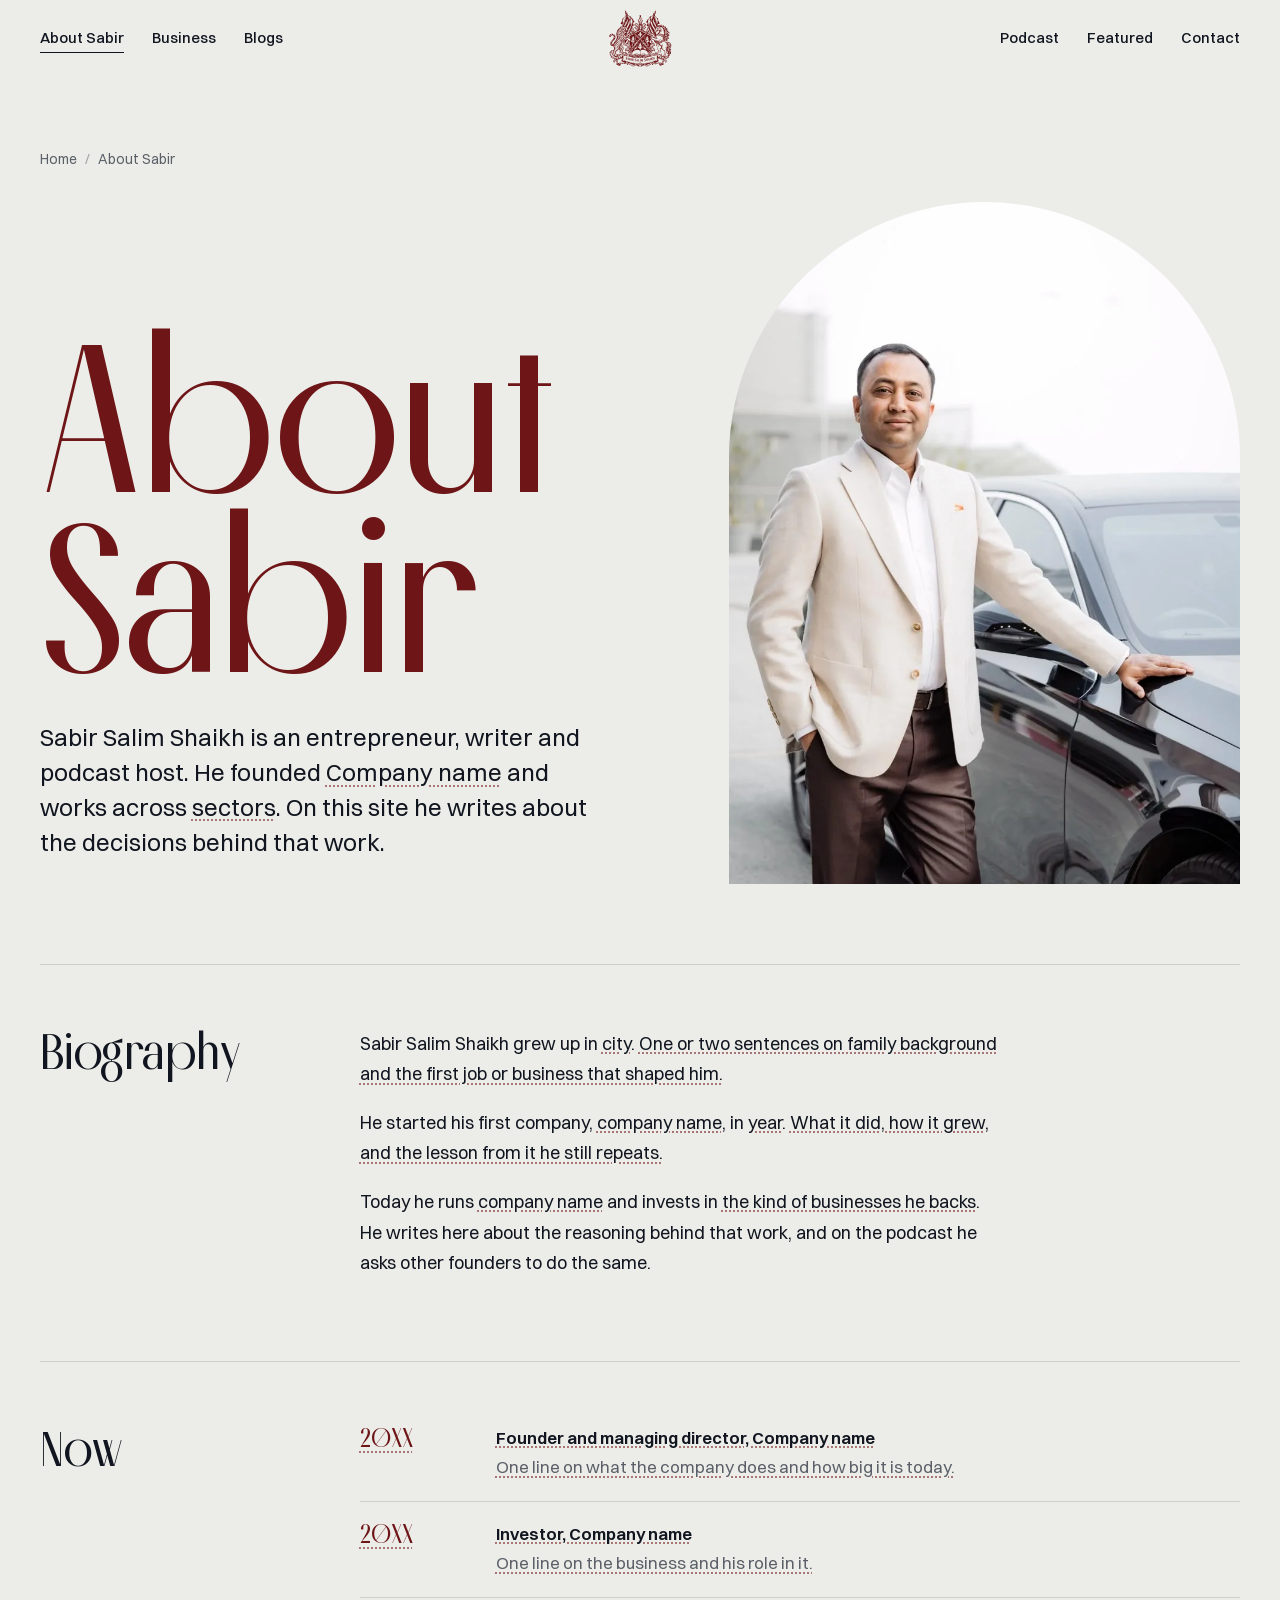
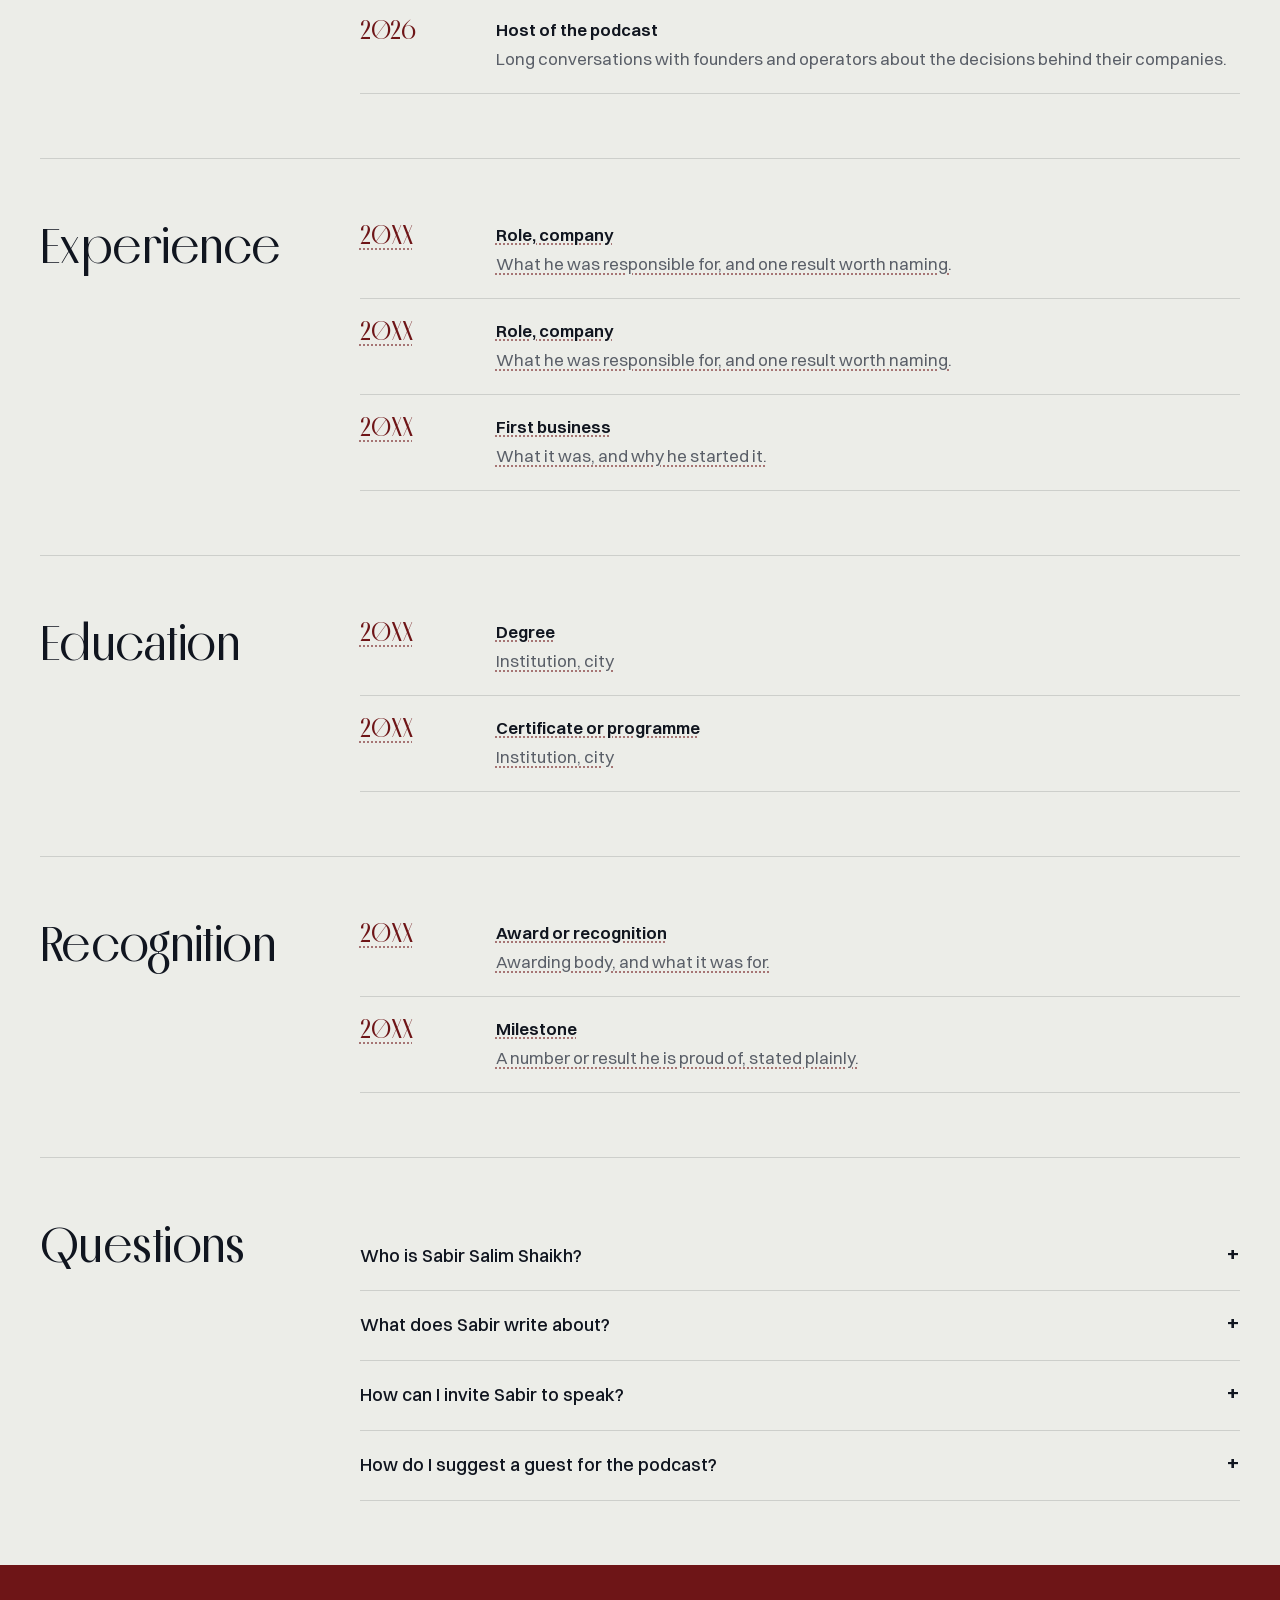
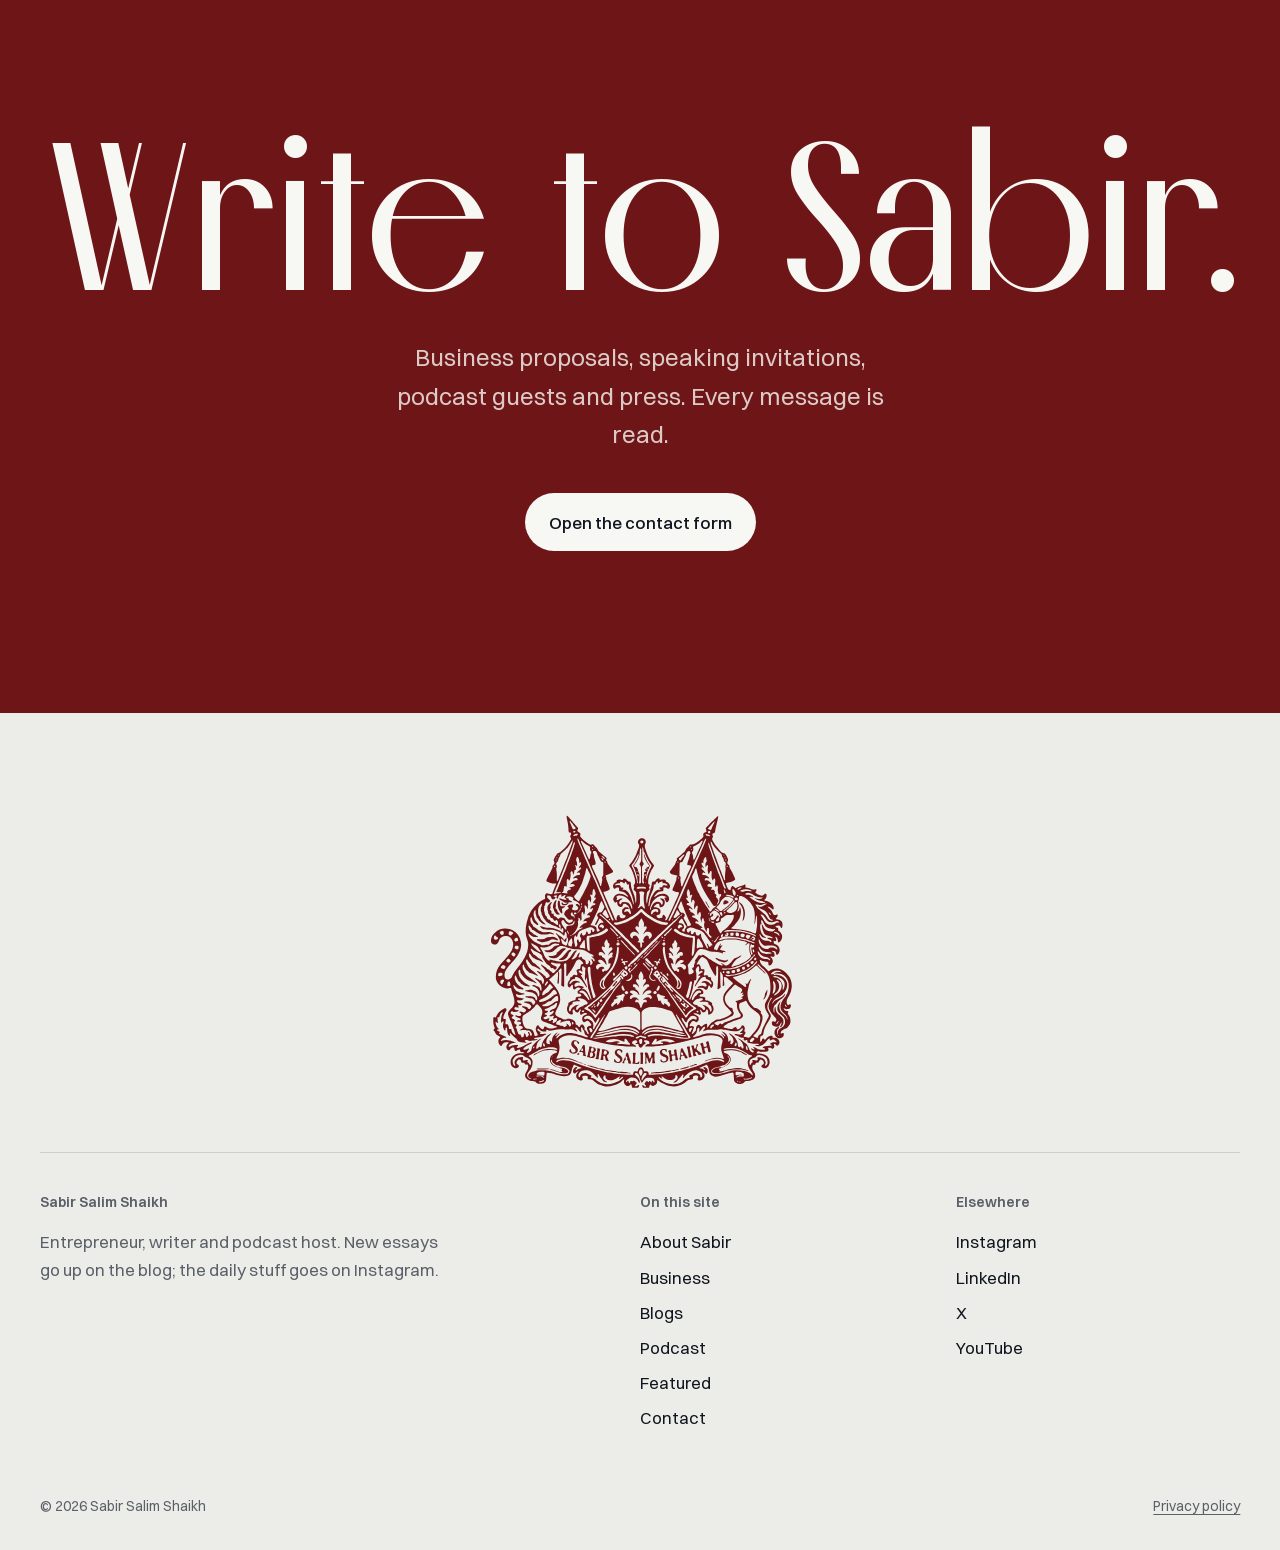
==== about/index.html @ c7286bb6 "Build Sabir Salim Shaikh personal website Static site covering every page in the requirements brief:" ====
<!doctype html>
<html lang="en">
<head>
<!-- @head -->
<meta charset="utf-8">
<meta name="viewport" content="width=device-width, initial-scale=1, viewport-fit=cover">
<meta name="theme-color" content="#ecede8">
<link rel="icon" type="image/png" href="../assets/img/favicon.png">
<link rel="apple-touch-icon" href="../assets/img/favicon.png">
<link rel="preload" href="../assets/fonts/melodrama-500.woff2" as="font" type="font/woff2" crossorigin>
<link rel="preload" href="../assets/fonts/switzer-400.woff2" as="font" type="font/woff2" crossorigin>
<link rel="stylesheet" href="../assets/css/site.css">
<script>document.documentElement.classList.toggle("rm", matchMedia("(prefers-reduced-motion: reduce)").matches);</script>
<!-- Google Analytics 4: replace G-XXXXXXXXXX with the real measurement ID, then uncomment.
<script async src="https://www.googletagmanager.com/gtag/js?id=G-XXXXXXXXXX"></script>
<script>window.dataLayer=window.dataLayer||[];function gtag(){dataLayer.push(arguments);}gtag("js",new Date());gtag("config","G-XXXXXXXXXX");</script>
-->
<!-- Google Search Console: paste the verification meta tag here. -->
<!-- /head -->
<title>About Sabir Salim Shaikh</title>
<meta name="description" content="Biography of Sabir Salim Shaikh: entrepreneur, writer and podcast host. His companies, experience, education and the work he is known for.">
<link rel="canonical" href="https://sabirshaikh.in/about/">
<meta property="og:type" content="profile">
<meta property="og:site_name" content="Sabir Salim Shaikh">
<meta property="og:title" content="About Sabir Salim Shaikh">
<meta property="og:description" content="Entrepreneur, writer and podcast host. The full story.">
<meta property="og:url" content="https://sabirshaikh.in/about/">
<meta property="og:image" content="https://sabirshaikh.in/assets/img/og-default.jpg">
<meta name="twitter:card" content="summary_large_image">
<meta name="twitter:title" content="About Sabir Salim Shaikh">
<meta name="twitter:description" content="Entrepreneur, writer and podcast host. The full story.">
<meta name="twitter:image" content="https://sabirshaikh.in/assets/img/og-default.jpg">
<script type="application/ld+json">
{
  "@context": "https://schema.org",
  "@graph": [
    {
      "@type": "ProfilePage",
      "@id": "https://sabirshaikh.in/about/#page",
      "url": "https://sabirshaikh.in/about/",
      "name": "About Sabir Salim Shaikh",
      "dateModified": "2026-10-30",
      "mainEntity": { "@id": "https://sabirshaikh.in/#person" },
      "breadcrumb": { "@id": "https://sabirshaikh.in/about/#crumbs" }
    },
    {
      "@type": "Person",
      "@id": "https://sabirshaikh.in/#person",
      "name": "Sabir Salim Shaikh",
      "alternateName": "Sabir Shaikh",
      "url": "https://sabirshaikh.in/",
      "image": "https://sabirshaikh.in/assets/img/sabir-portrait.webp",
      "jobTitle": "Entrepreneur",
      "description": "Sabir Salim Shaikh is an entrepreneur, writer and podcast host who writes about building businesses.",
      "sameAs": ["https://www.instagram.com/", "https://www.linkedin.com/", "https://x.com/", "https://www.youtube.com/"]
    },
    {
      "@type": "BreadcrumbList",
      "@id": "https://sabirshaikh.in/about/#crumbs",
      "itemListElement": [
        { "@type": "ListItem", "position": 1, "name": "Home", "item": "https://sabirshaikh.in/" },
        { "@type": "ListItem", "position": 2, "name": "About Sabir", "item": "https://sabirshaikh.in/about/" }
      ]
    },
    {
      "@type": "FAQPage",
      "mainEntity": [
        { "@type": "Question", "name": "Who is Sabir Salim Shaikh?", "acceptedAnswer": { "@type": "Answer", "text": "Sabir Salim Shaikh is an entrepreneur, writer and podcast host. He writes about building and running businesses at sabirshaikh.in." } },
        { "@type": "Question", "name": "What does Sabir Shaikh write about?", "acceptedAnswer": { "@type": "Answer", "text": "Building companies, deals and negotiation, leading people, money, and the long game of running a business." } },
        { "@type": "Question", "name": "How can I invite Sabir Shaikh to speak?", "acceptedAnswer": { "@type": "Answer", "text": "Use the contact form at sabirshaikh.in/contact and choose Speaking invitation. Include the date, the audience and the format." } },
        { "@type": "Question", "name": "How do I suggest a guest for the podcast?", "acceptedAnswer": { "@type": "Answer", "text": "Use the contact form and choose Podcast guest. A short note on who the guest is and one story they could tell is enough." } }
      ]
    }
  ]
}
</script>
</head>
<body>
<!-- @header key=about -->
<a class="skip" href="#main">Skip to content</a>
<header class="nav" data-nav>
  <nav class="nav__inner wrap" aria-label="Main">
    <ul class="nav__list">
      <li><a href="../about/" data-key="about" aria-current="page">About Sabir</a></li>
      <li><a href="../#business" data-key="business">Business</a></li>
      <li><a href="../blogs/" data-key="blogs">Blogs</a></li>
    </ul>
    <a class="nav__crest" href="../" aria-label="Sabir Salim Shaikh, home">
      <svg viewBox="0 0 1825 1590" aria-hidden="true"><use href="../assets/img/crest.svg#c"/></svg>
    </a>
    <ul class="nav__list nav__list--right">
      <li><a href="../#podcast" data-key="podcast">Podcast</a></li>
      <li><a href="../#featured" data-key="featured">Featured</a></li>
      <li><a href="../contact/" data-key="contact">Contact</a></li>
    </ul>
    <button class="nav__toggle" type="button" aria-expanded="false" aria-controls="menu">Menu <span class="nav__toggle-bars" aria-hidden="true"></span></button>
  </nav>
</header>
<div class="menu-sheet" id="menu">
  <ul>
    <li><a href="../about/">About Sabir</a></li>
    <li><a href="../#business">Business</a></li>
    <li><a href="../blogs/">Blogs</a></li>
    <li><a href="../#podcast">Podcast</a></li>
    <li><a href="../#featured">Featured</a></li>
    <li><a href="../contact/">Contact</a></li>
  </ul>
  <div class="menu-sheet__social">
    <a href="https://www.instagram.com/" data-track="instagram" rel="me noopener" target="_blank">Instagram</a>
    <a href="https://www.linkedin.com/" data-track="linkedin" rel="me noopener" target="_blank">LinkedIn</a>
    <a href="https://x.com/" data-track="x" rel="me noopener" target="_blank">X</a>
    <a href="https://www.youtube.com/" data-track="youtube" rel="me noopener" target="_blank">YouTube</a>
  </div>
</div>
<!-- /header -->

<main id="main" class="page-top">
  <div class="wrap">
    <nav class="crumbs" aria-label="Breadcrumb">
      <ol><li><a href="../">Home</a></li><li aria-current="page">About Sabir</li></ol>
    </nav>

    <div class="profile">
      <div>
        <h1 class="page-title">About Sabir</h1>
        <p class="profile__lead">Sabir Salim Shaikh is an entrepreneur, writer and podcast host. He founded <span class="tbd">Company name</span> and works across <span class="tbd">sectors</span>. On this site he writes about the decisions behind that work.</p>
      </div>
      <figure class="profile__photo">
        <img src="../assets/img/sabir-stance.webp" width="854" height="1280" alt="Sabir Salim Shaikh standing beside a black sedan, one hand resting on the roof, in a cream blazer and brown trousers" fetchpriority="high">
      </figure>
    </div>

    <section class="split" aria-labelledby="bio">
      <h2 id="bio">Biography</h2>
      <div class="prose">
        <p>Sabir Salim Shaikh grew up in <span class="tbd">city</span>. <span class="tbd">One or two sentences on family background and the first job or business that shaped him.</span></p>
        <p>He started his first company, <span class="tbd">company name</span>, in <span class="tbd">year</span>. <span class="tbd">What it did, how it grew, and the lesson from it he still repeats.</span></p>
        <p>Today he runs <span class="tbd">company name</span> and invests in <span class="tbd">the kind of businesses he backs</span>. He writes here about the reasoning behind that work, and on the podcast he asks other founders to do the same.</p>
      </div>
    </section>

    <section class="split" aria-labelledby="now">
      <h2 id="now">Now</h2>
      <ul class="timeline">
        <li><time class="tbd">20XX</time><div><h3 class="tbd">Founder and managing director, Company name</h3><p class="tbd">One line on what the company does and how big it is today.</p></div></li>
        <li><time class="tbd">20XX</time><div><h3 class="tbd">Investor, Company name</h3><p class="tbd">One line on the business and his role in it.</p></div></li>
        <li><time>2026</time><div><h3>Host of the podcast</h3><p>Long conversations with founders and operators about the decisions behind their companies.</p></div></li>
      </ul>
    </section>

    <section class="split" aria-labelledby="experience">
      <h2 id="experience">Experience</h2>
      <ul class="timeline">
        <li><time class="tbd">20XX</time><div><h3 class="tbd">Role, company</h3><p class="tbd">What he was responsible for, and one result worth naming.</p></div></li>
        <li><time class="tbd">20XX</time><div><h3 class="tbd">Role, company</h3><p class="tbd">What he was responsible for, and one result worth naming.</p></div></li>
        <li><time class="tbd">20XX</time><div><h3 class="tbd">First business</h3><p class="tbd">What it was, and why he started it.</p></div></li>
      </ul>
    </section>

    <section class="split" aria-labelledby="education">
      <h2 id="education">Education</h2>
      <ul class="timeline">
        <li><time class="tbd">20XX</time><div><h3 class="tbd">Degree</h3><p class="tbd">Institution, city</p></div></li>
        <li><time class="tbd">20XX</time><div><h3 class="tbd">Certificate or programme</h3><p class="tbd">Institution, city</p></div></li>
      </ul>
    </section>

    <section class="split" aria-labelledby="recognition">
      <h2 id="recognition">Recognition</h2>
      <ul class="timeline">
        <li><time class="tbd">20XX</time><div><h3 class="tbd">Award or recognition</h3><p class="tbd">Awarding body, and what it was for.</p></div></li>
        <li><time class="tbd">20XX</time><div><h3 class="tbd">Milestone</h3><p class="tbd">A number or result he is proud of, stated plainly.</p></div></li>
      </ul>
    </section>

    <section class="split faq" aria-labelledby="questions">
      <h2 id="questions">Questions</h2>
      <div>
        <details><summary>Who is Sabir Salim Shaikh?</summary><p>Sabir Salim Shaikh is an entrepreneur, writer and podcast host. He writes about building and running businesses on this site.</p></details>
        <details><summary>What does Sabir write about?</summary><p>Building companies, deals and negotiation, leading people, money, and the long game of running a business. Every essay is filed under one of those topics on the <a href="../blogs/">blog</a>.</p></details>
        <details><summary>How can I invite Sabir to speak?</summary><p>Use the <a href="../contact/">contact form</a> and choose Speaking invitation. Include the date, the audience and the format.</p></details>
        <details><summary>How do I suggest a guest for the podcast?</summary><p>Use the contact form and choose Podcast guest. A short note on who the guest is and one story they could tell is enough.</p></details>
      </div>
    </section>
  </div>

  <section class="reach" aria-labelledby="reach-title" data-dark>
    <div class="wrap">
      <h2 id="reach-title">Write to Sabir.</h2>
      <p>Business proposals, speaking invitations, podcast guests and press. Every message is read.</p>
      <div class="reach__actions"><a class="btn btn--light" href="../contact/">Open the contact form</a></div>
    </div>
  </section>
</main>

<!-- @footer -->
<footer class="foot">
  <div class="wrap">
    <a href="../" class="foot__crest" aria-label="Back to the home page">
      <svg viewBox="0 0 1825 1590" class="crest" role="img" aria-label="The Sabir Salim Shaikh crest"><use href="../assets/img/crest.svg#c"/></svg>
    </a>
    <div class="foot__grid">
      <div>
        <h2>Sabir Salim Shaikh</h2>
        <p class="foot__note">Entrepreneur, writer and podcast host. New essays go up on the blog; the daily stuff goes on Instagram.</p>
      </div>
      <div>
        <h2>On this site</h2>
        <ul>
          <li><a href="../about/">About Sabir</a></li>
          <li><a href="../#business">Business</a></li>
          <li><a href="../blogs/">Blogs</a></li>
          <li><a href="../#podcast">Podcast</a></li>
          <li><a href="../#featured">Featured</a></li>
          <li><a href="../contact/">Contact</a></li>
        </ul>
      </div>
      <div>
        <h2>Elsewhere</h2>
        <ul>
          <li><a href="https://www.instagram.com/" data-track="instagram" rel="me noopener" target="_blank">Instagram</a></li>
          <li><a href="https://www.linkedin.com/" data-track="linkedin" rel="me noopener" target="_blank">LinkedIn</a></li>
          <li><a href="https://x.com/" data-track="x" rel="me noopener" target="_blank">X</a></li>
          <li><a href="https://www.youtube.com/" data-track="youtube" rel="me noopener" target="_blank">YouTube</a></li>
        </ul>
      </div>
    </div>
    <div class="foot__base">
      <span>&copy; 2026 Sabir Salim Shaikh</span>
      <a href="../privacy-policy/">Privacy policy</a>
    </div>
  </div>
</footer>
<script src="../assets/js/lenis.min.js" defer></script>
<script src="../assets/js/site.js" defer></script>
<!-- /footer -->
</body>
</html>
---- assets/css/site.css ----
/* ==========================================================================
   Sabir Salim Shaikh — site styles
   Palette is taken from the photographs: hazy sky, lacquered car paint,
   the oxblood of the crest and the saffron pocket square.
   ========================================================================== */

@font-face { font-family: "Melodrama"; src: url("../fonts/melodrama-400.woff2") format("woff2"); font-weight: 400; font-display: swap; }
@font-face { font-family: "Melodrama"; src: url("../fonts/melodrama-500.woff2") format("woff2"); font-weight: 500; font-display: swap; }
@font-face { font-family: "Melodrama"; src: url("../fonts/melodrama-600.woff2") format("woff2"); font-weight: 600; font-display: swap; }
@font-face { font-family: "Switzer"; src: url("../fonts/switzer-400.woff2") format("woff2"); font-weight: 400; font-display: swap; }
@font-face { font-family: "Switzer"; src: url("../fonts/switzer-500.woff2") format("woff2"); font-weight: 500; font-display: swap; }
@font-face { font-family: "Switzer"; src: url("../fonts/switzer-600.woff2") format("woff2"); font-weight: 600; font-display: swap; }

:root {
  --haze: #ecede8;
  --bone: #f7f7f3;
  --lacquer: #10151f;
  --oxblood: #6e1517;
  --oxblood-deep: #4f0e10;
  --saffron: #e6a03a;
  --slate: #5a5f68;
  --line: rgba(16, 21, 31, 0.14);
  --line-light: rgba(247, 247, 243, 0.18);

  --display: "Melodrama", "Times New Roman", serif;
  --text: "Switzer", system-ui, -apple-system, "Segoe UI", sans-serif;

  --t-small: 0.875rem;
  --t-body: 1.0625rem;
  --t-lead: clamp(1.2rem, 1.05rem + 0.6vw, 1.5rem);
  --t-h3: clamp(1.9rem, 1.4rem + 1.6vw, 2.75rem);
  --t-h2: clamp(3.25rem, 2rem + 5vw, 7.5rem);
  --t-mega: clamp(5.5rem, 2rem + 14vw, 19rem);

  --gutter: clamp(1rem, 0.4rem + 2.6vw, 3rem);
  --max: 1320px;
  --nav-h: 76px;
  --ease-out: cubic-bezier(0.22, 1, 0.36, 1);
}

*, *::before, *::after { box-sizing: border-box; }
html { -webkit-text-size-adjust: 100%; text-size-adjust: 100%; }
html.lenis, html.lenis body { height: auto; }
.lenis.lenis-smooth { scroll-behavior: auto !important; }
.lenis.lenis-stopped { overflow: hidden; }

body {
  margin: 0;
  background: var(--haze);
  color: var(--lacquer);
  font: 400 var(--t-body) / 1.6 var(--text);
  -webkit-font-smoothing: antialiased;
  -moz-osx-font-smoothing: grayscale;
  overflow-x: clip;
}

img, svg { display: block; max-width: 100%; }
a { color: inherit; text-decoration-thickness: 1px; text-underline-offset: 0.2em; }
button, input, textarea, select { font: inherit; color: inherit; }
::selection { background: var(--oxblood); color: var(--bone); }
:focus-visible { outline: 2px solid var(--saffron); outline-offset: 3px; border-radius: 2px; }

h1, h2, h3 { margin: 0; font-family: var(--display); font-weight: 500; letter-spacing: -0.01em; line-height: 0.95; }
p { margin: 0 0 1em; }

.wrap { width: 100%; max-width: var(--max); margin-inline: auto; padding-inline: var(--gutter); }
.sr-only { position: absolute !important; width: 1px; height: 1px; overflow: hidden; clip: rect(0 0 0 0); white-space: nowrap; }
.skip { position: absolute; left: var(--gutter); top: -100px; z-index: 100; background: var(--lacquer); color: var(--bone); padding: 0.6rem 1rem; }
.skip:focus { top: 1rem; }

/* Facts the client still has to supply. Dotted underline so they are easy to spot in review. */
.tbd { text-decoration: underline dotted rgba(110, 21, 23, 0.55); text-decoration-thickness: 1.5px; text-underline-offset: 0.18em; }

/* Crest — vector, colour comes from `color` */
.crest { width: 100%; height: auto; color: var(--oxblood); }

/* ---------- Navigation ---------- */
.nav {
  position: fixed; inset: 0 0 auto; z-index: 50;
  height: var(--nav-h);
  transition: background-color 400ms var(--ease-out), box-shadow 400ms var(--ease-out);
}
.nav.is-solid {
  background: rgba(236, 237, 232, 0.72);
  -webkit-backdrop-filter: blur(18px) saturate(160%);
  backdrop-filter: blur(18px) saturate(160%);
  box-shadow: 0 1px 0 var(--line);
}
.nav__inner {
  height: 100%; max-width: none;
  display: grid; grid-template-columns: 1fr auto 1fr; align-items: center; gap: 2rem;
}
.nav__list { display: flex; gap: clamp(1rem, 2.2vw, 2.25rem); margin: 0; padding: 0; list-style: none; font-size: 0.9375rem; font-weight: 500; }
.nav__list--right { justify-content: flex-end; }
.nav__list a { text-decoration: none; padding-block: 0.4rem; background: linear-gradient(currentColor, currentColor) 0 100% / 0 1px no-repeat; transition: background-size 350ms var(--ease-out); }
.nav__list a:hover, .nav__list a[aria-current="page"] { background-size: 100% 1px; }
.nav__crest { width: 66px; justify-self: center; color: var(--oxblood); }
.nav__crest svg { width: 100%; height: auto; }
.nav.on-dark { color: var(--bone); }
.nav.on-dark.is-solid { background: rgba(16, 21, 31, 0.28); box-shadow: 0 1px 0 var(--line-light); }
.nav.on-dark .nav__crest { color: var(--bone); }
.nav__toggle { display: none; }

.menu-sheet { display: none; }

@media (max-width: 860px) {
  :root { --nav-h: 64px; }
  .nav__inner { grid-template-columns: auto 1fr; }
  .nav__list { display: none; }
  .nav__crest { justify-self: start; width: 48px; }
  .nav__toggle {
    display: inline-flex; justify-self: end; align-items: center; gap: 0.6rem;
    background: none; border: 0; padding: 0.6rem 0; font-weight: 500; cursor: pointer;
  }
  .nav__toggle-bars { width: 22px; height: 10px; position: relative; }
  .nav__toggle-bars::before, .nav__toggle-bars::after { content: ""; position: absolute; left: 0; right: 0; height: 1.5px; background: currentColor; transition: transform 300ms var(--ease-out); }
  .nav__toggle-bars::before { top: 0; }
  .nav__toggle-bars::after { bottom: 0; }
  [aria-expanded="true"] .nav__toggle-bars::before { transform: translateY(4.25px) rotate(45deg); }
  [aria-expanded="true"] .nav__toggle-bars::after { transform: translateY(-4.25px) rotate(-45deg); }

  .menu-sheet {
    display: block; position: fixed; inset: 0; z-index: 45;
    background: var(--oxblood); color: var(--bone);
    padding: calc(var(--nav-h) + 2rem) var(--gutter) 2rem;
    clip-path: inset(0 0 100% 0);
    transition: clip-path 600ms var(--ease-out);
    visibility: hidden;
  }
  .menu-sheet.is-open { clip-path: inset(0 0 0 0); visibility: visible; }
  .menu-sheet ul { list-style: none; margin: 0; padding: 0; }
  .menu-sheet li a { display: block; font: 500 clamp(3rem, 14vw, 4.5rem) / 1.05 var(--display); text-decoration: none; padding-block: 0.15rem; }
  .menu-sheet__social { display: flex; flex-wrap: wrap; gap: 1.25rem; margin-top: 2.5rem; font-size: 0.9375rem; }
  .nav.menu-open { color: var(--bone); background: transparent; box-shadow: none; -webkit-backdrop-filter: none; backdrop-filter: none; }
  .nav.menu-open .nav__crest { color: var(--bone); }
}

/* ---------- Buttons & links ---------- */
.btn {
  display: inline-flex; align-items: center; gap: 0.75rem;
  padding: 0.95rem 1.5rem; border-radius: 999px;
  background: var(--lacquer); color: var(--bone);
  font-weight: 500; text-decoration: none; border: 0; cursor: pointer;
  transition: transform 120ms ease-out, background-color 250ms ease;
}
.btn:active { transform: scale(0.97); }
.btn:hover { background: var(--oxblood); }
.btn--light { background: var(--bone); color: var(--lacquer); }
.btn--light:hover { background: var(--saffron); }
.btn svg { width: 1em; height: 1em; }

.link-arrow { display: inline-flex; align-items: center; gap: 0.5rem; font-weight: 500; text-decoration: none; border-bottom: 1px solid currentColor; padding-bottom: 0.15rem; }
.link-arrow svg { width: 0.9em; height: 0.9em; transition: transform 300ms var(--ease-out); }
.link-arrow:hover svg { transform: translateX(4px); }

/* ---------- Hero ---------- */
.hero { position: relative; height: 230svh; }
.hero__stage { position: sticky; top: 0; height: 100svh; overflow: hidden; }
.hero__arch {
  position: absolute; left: 50%; bottom: 0;
  height: 100svh; width: min(66.7svh, 100vw);
  margin: 0; transform: translateX(-50%);
  will-change: clip-path;
}
.hero__arch img { width: 100%; height: 100%; object-fit: cover; object-position: 50% 30%; transform-origin: 50% 40%; will-change: transform; }
.hero__name {
  position: absolute; inset: auto 0 14svh; z-index: 2;
  display: flex; justify-content: center; align-items: baseline;
  font-size: var(--t-mega); line-height: 0.8; letter-spacing: -0.02em;
  color: var(--oxblood); pointer-events: none;
}
.hero__first, .hero__last { display: block; will-change: transform, opacity; }
.hero__first { padding-right: calc(var(--slit, 22svh) / 2 + 2vw); }
.hero__last { padding-left: calc(var(--slit, 22svh) / 2 + 2vw); }
.hero__middle { position: absolute; width: 1px; height: 1px; overflow: hidden; clip: rect(0 0 0 0); white-space: nowrap; }
.hero__lede {
  position: absolute; left: var(--gutter); top: calc(var(--nav-h) + 4svh); z-index: 2; max-width: 17rem;
  font-size: var(--t-lead); line-height: 1.35; margin: 0; will-change: opacity;
}
.hero__cue { position: absolute; right: var(--gutter); bottom: 4svh; z-index: 2; display: flex; align-items: center; gap: 0.75rem; font-size: var(--t-small); color: var(--slate); }
.hero__cue i { width: 1px; height: 44px; background: var(--line); position: relative; overflow: hidden; }
.hero__cue i::after { content: ""; position: absolute; inset: 0; background: var(--lacquer); animation: cue 2.4s var(--ease-out) infinite; }
@keyframes cue { 0% { transform: translateY(-100%); } 60%, 100% { transform: translateY(100%); } }

.hero__after { position: absolute; inset: 0; z-index: 3; display: grid; grid-template-columns: 1fr min(66.7svh, 100vw) 1fr; align-items: end; pointer-events: none; }
.hero__after > * { pointer-events: auto; }
.hero__intro { grid-column: 1; padding: 0 2.5rem 8svh var(--gutter); max-width: 30rem; opacity: 0; transform: translateY(24px); will-change: opacity, transform; }
.hero__intro h2 { font-size: clamp(2.4rem, 1.5rem + 2.4vw, 4rem); margin-bottom: 1.25rem; color: var(--oxblood); }
.hero__intro p { color: var(--slate); }
.hero__social { grid-column: 3; justify-self: end; list-style: none; margin: 0; padding: 0 var(--gutter) 8svh 0; text-align: right; font-family: var(--display); font-size: clamp(1.75rem, 1.2rem + 1.2vw, 2.5rem); line-height: 1.15; opacity: 0; transform: translateY(24px); will-change: opacity, transform; }
.hero__social a { text-decoration: none; }
.hero__social a:hover { color: var(--oxblood); }

@media (max-width: 860px) {
  .hero { height: 200svh; }
  .hero__arch { width: 100vw; }
  .hero__name { inset: 16svh 0 auto; flex-direction: column; align-items: center; font-size: clamp(5rem, 27vw, 9rem); gap: 0; }
  .hero__first, .hero__last { padding: 0; }
  .hero__first { align-self: flex-start; padding-left: var(--gutter); }
  .hero__last { align-self: flex-end; padding-right: var(--gutter); margin-top: 38svh; }
  .hero__lede { display: none; }
  .hero__cue { left: var(--gutter); right: auto; }
  .hero__after { grid-template-columns: 1fr; background: linear-gradient(transparent 45%, rgba(16, 21, 31, 0.78)); opacity: var(--after, 0); }
  .hero__intro { grid-column: 1; grid-row: 1; color: var(--bone); padding: 0 var(--gutter) 4.5rem; }
  .hero__intro h2, .hero__intro p { color: var(--bone); }
  .hero__social { grid-column: 1; grid-row: 1; justify-self: start; align-self: end; display: flex; gap: 1rem; text-align: left; font: 500 0.9375rem/1 var(--text); color: var(--bone); padding: 0 var(--gutter) 1.75rem; }
}

/* ---------- Manifesto ---------- */
.manifesto { padding: clamp(7rem, 18vh, 12rem) 0; }
.manifesto__text { font: 500 clamp(2.4rem, 1.2rem + 4.6vw, 6.25rem) / 1 var(--display); letter-spacing: -0.015em; max-width: 15em; margin: 0; }
.manifesto__text .w { opacity: 0.14; transition: opacity 120ms linear; }
.manifesto__text .w.on { opacity: 1; }
.manifesto__sign { margin-top: 2.5rem; display: flex; align-items: center; gap: 1rem; color: var(--slate); }
.manifesto__sign svg { width: 44px; color: var(--oxblood); }

/* ---------- Crest tour ---------- */
.tour { position: relative; height: 560svh; background: var(--oxblood); color: var(--bone); }
.tour__stage { position: sticky; top: 0; height: 100svh; overflow: hidden; display: grid; grid-template-columns: 1.15fr 1fr; align-items: center; }
.tour__view { position: absolute; inset: 0; color: var(--saffron); }
.tour__view svg { width: 100%; height: 100%; }
.tour__view::after { content: ""; position: absolute; inset: 0; background: linear-gradient(90deg, transparent 42%, rgba(79, 14, 16, 0.92) 62%); pointer-events: none; }
.tour__captions { position: relative; grid-column: 2; height: 60svh; margin-right: var(--gutter); }
.tour__cap { position: absolute; inset: 0; display: flex; flex-direction: column; justify-content: center; max-width: 30rem; opacity: 0; transform: translateY(30px); transition: opacity 600ms var(--ease-out), transform 600ms var(--ease-out); pointer-events: none; }
.tour__cap.is-on { opacity: 1; transform: none; pointer-events: auto; }
.tour__cap h2, .tour__cap h3 { font-size: clamp(3rem, 2rem + 3.6vw, 6rem); margin-bottom: 1.5rem; }
.tour__cap p { font-size: var(--t-lead); line-height: 1.45; color: rgba(247, 247, 243, 0.82); }
.tour__count { font-size: var(--t-small); color: var(--saffron); margin-bottom: 1rem; font-weight: 500; }
.tour__progress { position: absolute; right: var(--gutter); bottom: 2.5rem; display: flex; gap: 6px; }
.tour__progress span { width: 28px; height: 2px; background: var(--line-light); overflow: hidden; position: relative; }
.tour__progress span i { position: absolute; inset: 0; background: var(--saffron); transform-origin: left; transform: scaleX(0); }

@media (max-width: 860px) {
  .tour { height: 520svh; }
  .tour__stage { grid-template-columns: 1fr; grid-template-rows: 54svh 1fr; align-items: start; }
  .tour__view::after { background: linear-gradient(180deg, transparent 48%, rgba(79, 14, 16, 0.94) 60%); }
  .tour__captions { grid-column: 1; grid-row: 2; height: 42svh; margin: 0 var(--gutter); }
  .tour__cap { justify-content: flex-start; }
  .tour__cap h2, .tour__cap h3 { font-size: 3rem; margin-bottom: 0.75rem; }
  .tour__cap p { font-size: 1.0625rem; }
  .tour__progress { bottom: 1.25rem; }
}

/* ---------- Section scaffolding ---------- */
.section { padding-block: clamp(6rem, 14vh, 10rem); }
.section__head { display: grid; grid-template-columns: 1fr minmax(0, 26rem); gap: 2rem 4rem; align-items: end; margin-bottom: clamp(3rem, 7vh, 5rem); }
.section__head h2 { font-size: var(--t-h2); }
.section__head p { color: var(--slate); font-size: var(--t-lead); line-height: 1.45; margin: 0; }
@media (max-width: 860px) { .section__head { grid-template-columns: 1fr; } }

/* ---------- About teaser ---------- */
.about { display: grid; grid-template-columns: 5fr 6fr; gap: clamp(2rem, 6vw, 7rem); align-items: center; }
.about__photo { margin: 0; aspect-ratio: 4 / 5; overflow: hidden; border-radius: 999px 999px 0 0; background: #d9dad4; }
.about__photo img { width: 100%; height: 118%; object-fit: cover; object-position: 50% 20%; will-change: transform; }
.about__body h2 { font-size: var(--t-h2); margin-bottom: 2rem; }
.about__body .lead { font-size: var(--t-lead); line-height: 1.45; }
.facts { display: grid; grid-template-columns: repeat(2, minmax(0, 1fr)); gap: 1.5rem 2rem; margin: 2.5rem 0; padding: 2rem 0 0; border-top: 1px solid var(--line); }
.facts dt { font-size: var(--t-small); color: var(--slate); margin-bottom: 0.25rem; }
.facts dd { margin: 0; font-weight: 500; }
@media (max-width: 860px) { .about { grid-template-columns: 1fr; } .about__photo { max-width: 420px; } }

/* ---------- Business ---------- */
.ventures { list-style: none; margin: 0; padding: 0; border-top: 1px solid var(--line); }
.venture a {
  display: grid; grid-template-columns: minmax(0, 1.1fr) minmax(0, 1.4fr) 9rem 3rem; gap: 2rem; align-items: center;
  padding: clamp(1.5rem, 3.5vh, 2.25rem) 0; border-bottom: 1px solid var(--line); text-decoration: none;
  transition: color 300ms ease, padding 500ms var(--ease-out);
}
.venture__name { font: 500 clamp(2.25rem, 1.5rem + 2.6vw, 4.25rem) / 1 var(--display); }
.venture__what { color: var(--slate); max-width: 34ch; }
.venture__meta { font-size: var(--t-small); color: var(--slate); }
.venture__go { width: 3rem; height: 3rem; border-radius: 50%; border: 1px solid var(--line); display: grid; place-items: center; transition: background-color 300ms ease, color 300ms ease, border-color 300ms ease; }
.venture__go svg { width: 1rem; }
.venture a:hover { color: var(--oxblood); padding-left: 1rem; }
.venture a:hover .venture__go { background: var(--oxblood); border-color: var(--oxblood); color: var(--bone); }
@media (max-width: 860px) {
  .venture a { grid-template-columns: 1fr auto; gap: 0.5rem 1rem; }
  .venture__what, .venture__meta { grid-column: 1; }
  .venture__go { grid-row: 1; grid-column: 2; }
}

.topics { display: flex; flex-wrap: wrap; gap: 0.6rem; margin: 0 0 3rem; padding: 0; list-style: none; }
.topic { display: inline-block; padding: 0.55rem 1.1rem; border-radius: 999px; border: 1px solid var(--line); text-decoration: none; font-size: 0.9375rem; font-weight: 500; background: transparent; cursor: pointer; transition: background-color 250ms ease, color 250ms ease, border-color 250ms ease; }
.topic:hover, .topic[aria-pressed="true"], .topic[aria-current="true"] { background: var(--lacquer); color: var(--bone); border-color: var(--lacquer); }

/* ---------- Articles ---------- */
.posts { display: grid; grid-template-columns: 7fr 5fr; gap: clamp(2rem, 4vw, 4rem); }
.posts__side { display: grid; gap: clamp(2rem, 4vw, 3rem); align-content: start; }
.post { display: block; text-decoration: none; }
.post__cover { display: block; position: relative; aspect-ratio: 16 / 10; overflow: hidden; background: var(--oxblood); color: var(--bone); margin-bottom: 1.25rem; }
.post__cover--lacquer { background: var(--lacquer); }
.post__cover--saffron { background: var(--saffron); color: var(--oxblood-deep); }
.post__cover--bone { background: #dcddd6; color: var(--oxblood); }
.post__cover::before {
  content: ""; position: absolute; right: -12%; bottom: -22%; width: 70%; aspect-ratio: 1825 / 1590;
  background: currentColor; opacity: 0.12;
  -webkit-mask: url("../img/crest.svg") center / contain no-repeat; mask: url("../img/crest.svg") center / contain no-repeat;
  transition: transform 900ms var(--ease-out);
}
.post__cover span { position: absolute; left: 7%; top: 9%; right: 30%; font: 500 clamp(2rem, 1.2rem + 2.4vw, 3.75rem) / 0.95 var(--display); }
.post__cover img { width: 100%; height: 100%; object-fit: cover; object-position: 50% 25%; }
.post:hover .post__cover::before { transform: scale(1.06) rotate(-2deg); }
.post__meta { font-size: var(--t-small); color: var(--slate); margin-bottom: 0.5rem; display: flex; gap: 1rem; }
.post__title { font: 500 var(--t-h3) / 1 var(--display); margin-bottom: 0.6rem; }
.post__title a { text-decoration: none; }
.post--feature .post__title { font-size: clamp(2.4rem, 1.6rem + 2.6vw, 4.25rem); }
.post__sum { color: var(--slate); margin: 0; max-width: 52ch; }
.posts__side .post__cover { aspect-ratio: 16 / 8; }
.posts__side .post__cover span { font-size: clamp(1.6rem, 1.1rem + 1.2vw, 2.25rem); }
.posts__more { margin-top: 3.5rem; }
@media (max-width: 860px) { .posts { grid-template-columns: 1fr; } }

/* ---------- Podcast ---------- */
.podcast { background: var(--lacquer); color: var(--bone); }
.podcast .section__head p { color: rgba(247, 247, 243, 0.7); }
.player { display: grid; grid-template-columns: auto 1fr; gap: 2rem; align-items: center; padding: clamp(1.5rem, 3vw, 2.5rem); border: 1px solid var(--line-light); border-radius: 28px; margin-bottom: 4rem; background: rgba(247, 247, 243, 0.03); }
.player__play { width: 88px; height: 88px; border-radius: 50%; border: 0; background: var(--saffron); color: var(--lacquer); display: grid; place-items: center; cursor: pointer; transition: transform 120ms ease-out; }
.player__play:active { transform: scale(0.94); }
.player__play svg { width: 28px; height: 28px; }
.player__play .i-pause { display: none; }
.player.is-playing .i-play { display: none; }
.player.is-playing .i-pause { display: block; }
.player__label { font-size: var(--t-small); color: var(--saffron); font-weight: 500; margin-bottom: 0.4rem; }
.player__title { font: 500 clamp(1.8rem, 1.2rem + 2vw, 3.25rem) / 1 var(--display); margin-bottom: 1.25rem; }
.wave { display: flex; align-items: center; gap: 3px; height: 40px; }
.wave i { flex: 1; min-width: 2px; border-radius: 2px; background: rgba(247, 247, 243, 0.28); height: calc(var(--h) * 100%); transition: background-color 200ms; }
.wave i.done { background: var(--saffron); }
.player__time { display: flex; justify-content: space-between; font-size: var(--t-small); color: rgba(247, 247, 243, 0.6); margin-top: 0.6rem; font-variant-numeric: tabular-nums; }
.episodes { list-style: none; margin: 0; padding: 0; border-top: 1px solid var(--line-light); }
.episode { display: grid; grid-template-columns: 4rem 1fr auto; gap: 1.5rem; align-items: baseline; padding: 1.5rem 0; border-bottom: 1px solid var(--line-light); }
.episode__no { font: 500 1.75rem/1 var(--display); color: var(--saffron); font-variant-numeric: tabular-nums; }
.episode__title { font-size: 1.25rem; font-weight: 500; margin: 0 0 0.25rem; font-family: var(--text); line-height: 1.3; letter-spacing: 0; }
.episode p { margin: 0; color: rgba(247, 247, 243, 0.6); font-size: 0.9375rem; }
.episode__len { font-size: var(--t-small); color: rgba(247, 247, 243, 0.6); font-variant-numeric: tabular-nums; }
.listen { display: flex; flex-wrap: wrap; gap: 0.75rem; margin-top: 3rem; }
.listen a { padding: 0.75rem 1.25rem; border: 1px solid var(--line-light); border-radius: 999px; text-decoration: none; font-weight: 500; font-size: 0.9375rem; transition: background-color 250ms, color 250ms; }
.listen a:hover { background: var(--bone); color: var(--lacquer); }
@media (max-width: 640px) { .player { grid-template-columns: 1fr; } .episode { grid-template-columns: 2.75rem 1fr; } .episode__len { grid-column: 2; } }

/* ---------- Featured ---------- */
.press { list-style: none; margin: 0; padding: 0; border-top: 1px solid var(--line); }
.press li { display: grid; grid-template-columns: 14rem 1fr 8rem 5rem; gap: 2rem; align-items: baseline; padding: 1.6rem 0; border-bottom: 1px solid var(--line); }
.press__outlet { font: 500 1.75rem/1 var(--display); }
.press__head { font-size: 1.125rem; }
.press__kind, .press__year { font-size: var(--t-small); color: var(--slate); }
.press__year { text-align: right; font-variant-numeric: tabular-nums; }
@media (max-width: 860px) { .press li { grid-template-columns: 1fr auto; gap: 0.4rem 1rem; } .press__head { grid-column: 1 / -1; } .press__kind { grid-row: 1; grid-column: 2; } .press__year { display: none; } }

/* ---------- Instagram ---------- */
.insta { overflow: hidden; }
.insta__row { display: flex; gap: clamp(0.75rem, 1.5vw, 1.25rem); padding-inline: var(--gutter); will-change: transform; }
.insta__tile { flex: 0 0 clamp(220px, 24vw, 340px); aspect-ratio: 4 / 5; overflow: hidden; position: relative; background: #d9dad4; border-radius: 6px; }
.insta__tile { text-decoration: none; }
.insta__tile--quote { background: var(--oxblood); color: var(--bone); display: grid; place-items: center; padding: 2rem; font: 500 clamp(2rem, 3vw, 2.75rem) / 1 var(--display); }
.insta__tile--crest { background: var(--lacquer); color: var(--saffron); display: grid; place-items: center; padding: 3rem; }
.insta__tile img { width: 100%; height: 100%; object-fit: cover; transition: transform 900ms var(--ease-out); }
.insta__tile:hover img { transform: scale(1.04); }
.insta__tile:nth-child(even) { margin-top: 3rem; }
.insta__cap { position: absolute; inset: auto 0 0; padding: 2.5rem 1rem 1rem; font-size: var(--t-small); color: var(--bone); background: linear-gradient(transparent, rgba(16, 21, 31, 0.7)); opacity: 0; transition: opacity 300ms; }
.insta__tile:hover .insta__cap, .insta__tile:focus-visible .insta__cap { opacity: 1; }
.insta__foot { margin-top: 3rem; }

/* ---------- Contact band ---------- */
.reach { background: var(--oxblood); color: var(--bone); text-align: center; padding-block: clamp(7rem, 18vh, 12rem); }
.reach h2 { font-size: var(--t-mega); line-height: 0.85; margin-bottom: 2rem; }
.reach p { font-size: var(--t-lead); color: rgba(247, 247, 243, 0.8); max-width: 34rem; margin: 0 auto 2.5rem; }
.reach__mail { display: inline-block; font: 500 clamp(1.8rem, 1rem + 2.6vw, 3.25rem) / 1 var(--display); color: var(--saffron); text-decoration: none; border-bottom: 1px solid currentColor; padding-bottom: 0.3rem; margin-bottom: 2.5rem; }
.reach__actions { display: flex; flex-wrap: wrap; gap: 1rem; justify-content: center; }

/* ---------- Footer ---------- */
.foot { background: var(--haze); padding: 6rem 0 2rem; }
.foot__crest { display: block; width: min(320px, 70vw); margin: 0 auto 4rem; color: var(--oxblood); }
.foot__grid { display: grid; grid-template-columns: 2fr 1fr 1fr; gap: 2rem; padding-top: 2.5rem; border-top: 1px solid var(--line); }
.foot__grid h2 { font: 600 var(--t-small)/1.4 var(--text); color: var(--slate); margin-bottom: 1rem; letter-spacing: 0; }
.foot__grid ul { list-style: none; margin: 0; padding: 0; display: grid; gap: 0.5rem; }
.foot__grid a { text-decoration: none; }
.foot__grid a:hover { text-decoration: underline; }
.foot__note { max-width: 26rem; color: var(--slate); }
.foot__base { display: flex; justify-content: space-between; flex-wrap: wrap; gap: 1rem; margin-top: 4rem; font-size: var(--t-small); color: var(--slate); }
@media (max-width: 760px) { .foot__grid { grid-template-columns: 1fr 1fr; } .foot__grid > :first-child { grid-column: 1 / -1; } }

/* ---------- Inner pages ---------- */
.page-top { padding-top: calc(var(--nav-h) + clamp(2.5rem, 8vh, 5rem)); }
.crumbs { font-size: var(--t-small); color: var(--slate); margin-bottom: 2rem; }
.crumbs ol { list-style: none; display: flex; flex-wrap: wrap; gap: 0.5rem; margin: 0; padding: 0; }
.crumbs li + li::before { content: "/"; margin-right: 0.5rem; opacity: 0.5; }
.crumbs a { text-decoration: none; }
.crumbs a:hover { text-decoration: underline; }
.page-title { font-size: var(--t-mega); line-height: 0.85; color: var(--oxblood); }

.profile { display: grid; grid-template-columns: 6fr 5fr; gap: clamp(2rem, 6vw, 6rem); align-items: end; padding-bottom: 5rem; }
.profile__lead { font-size: var(--t-lead); line-height: 1.45; max-width: 36rem; margin-top: 2rem; }
.profile__photo { margin: 0; aspect-ratio: 3 / 4; overflow: hidden; border-radius: 999px 999px 0 0; }
.profile__photo img { width: 100%; height: 100%; object-fit: cover; object-position: 50% 18%; }
@media (max-width: 860px) { .profile { grid-template-columns: 1fr; } }

.prose { max-width: 40rem; font-size: 1.125rem; line-height: 1.7; }
.prose h2 { font-size: clamp(2.4rem, 1.8rem + 2vw, 3.5rem); margin: 3.5rem 0 1.25rem; }
.prose h3 { font-size: clamp(1.7rem, 1.4rem + 0.8vw, 2.1rem); margin: 2.5rem 0 0.75rem; }
.prose blockquote { margin: 2.5rem 0; padding: 0 0 0 1.5rem; border-left: 2px solid var(--oxblood); font: 500 clamp(1.8rem, 1.4rem + 1.2vw, 2.5rem) / 1.1 var(--display); color: var(--oxblood); }
.prose ul, .prose ol { padding-left: 1.25rem; }
.prose li { margin-bottom: 0.5rem; }

.split { display: grid; grid-template-columns: 16rem 1fr; gap: 2rem 4rem; padding-block: 4rem; border-top: 1px solid var(--line); }
.split > h2 { font-size: clamp(2.2rem, 1.6rem + 1.8vw, 3.25rem); }
@media (max-width: 860px) { .split { grid-template-columns: 1fr; } }

.timeline { list-style: none; margin: 0; padding: 0; }
.timeline li { display: grid; grid-template-columns: 7rem 1fr; gap: 1.5rem; padding: 1.25rem 0; border-bottom: 1px solid var(--line); }
.timeline li:first-child { padding-top: 0; }
.timeline time { font: 500 1.6rem/1 var(--display); color: var(--oxblood); }
.timeline h3 { font: 600 1.0625rem/1.4 var(--text); letter-spacing: 0; margin-bottom: 0.25rem; }
.timeline p { margin: 0; color: var(--slate); }

.faq details { border-bottom: 1px solid var(--line); }
.faq summary { list-style: none; cursor: pointer; display: flex; justify-content: space-between; gap: 1rem; padding: 1.25rem 0; font-weight: 500; font-size: 1.125rem; }
.faq summary::-webkit-details-marker { display: none; }
.faq summary::after { content: "+"; font-size: 1.5rem; line-height: 1; transition: transform 300ms var(--ease-out); }
.faq details[open] summary::after { transform: rotate(45deg); }
.faq details p { color: var(--slate); max-width: 46rem; }

/* Blog listing */
.finder { display: flex; flex-wrap: wrap; gap: 1rem 2rem; align-items: center; justify-content: space-between; padding: 2rem 0; border-block: 1px solid var(--line); margin: 3rem 0 4rem; }
.finder .topics { margin: 0; }
.search { position: relative; flex: 0 1 22rem; }
.search input { width: 100%; padding: 0.8rem 1rem 0.8rem 2.75rem; border-radius: 999px; border: 1px solid var(--line); background: var(--bone); }
.search svg { position: absolute; left: 1rem; top: 50%; width: 1rem; transform: translateY(-50%); color: var(--slate); }
.topic-note { font-size: var(--t-lead); max-width: 40rem; margin: -1.5rem 0 3.5rem; color: var(--slate); }
.grid-posts { display: grid; grid-template-columns: repeat(3, minmax(0, 1fr)); gap: 4rem clamp(1.5rem, 3vw, 2.5rem); }
.grid-posts .post__cover span { font-size: clamp(1.6rem, 1.1rem + 1.2vw, 2.25rem); }
.grid-posts .post[hidden] { display: none; }
.empty { padding: 3rem 0; font-size: var(--t-lead); }
@media (max-width: 960px) { .grid-posts { grid-template-columns: repeat(2, minmax(0, 1fr)); } }
@media (max-width: 600px) { .grid-posts { grid-template-columns: 1fr; } }

/* Article */
.article__head { max-width: 58rem; padding-bottom: 3rem; }
.article__head h1 { font-size: clamp(3.25rem, 2rem + 5vw, 7rem); color: var(--oxblood); margin-bottom: 1.75rem; }
.article__sum { font-size: var(--t-lead); line-height: 1.45; max-width: 42rem; }
.article__meta { display: flex; flex-wrap: wrap; gap: 0.5rem 2rem; font-size: var(--t-small); color: var(--slate); margin-top: 2rem; }
.article__hero { margin: 0 0 4rem; }
.article__hero img { width: 100%; aspect-ratio: 21 / 9; object-fit: cover; object-position: 50% 22%; }
.article__hero figcaption { font-size: var(--t-small); color: var(--slate); margin-top: 0.75rem; }
.article__body { display: grid; grid-template-columns: 1fr minmax(0, 40rem) 1fr; gap: 3rem; }
.article__body .prose { grid-column: 2; }
.article__aside { grid-column: 1; position: sticky; top: calc(var(--nav-h) + 2rem); align-self: start; font-size: var(--t-small); }
.share { display: grid; gap: 0.5rem; }
.share p { color: var(--slate); margin: 0 0 0.25rem; }
.share a, .share button { display: inline-flex; align-items: center; gap: 0.5rem; text-decoration: none; background: none; border: 0; padding: 0; cursor: pointer; font-weight: 500; }
.share a:hover, .share button:hover { color: var(--oxblood); }
.share svg { width: 1rem; height: 1rem; }
.tags { display: flex; flex-wrap: wrap; gap: 0.5rem; margin: 3rem 0 0; padding: 0; list-style: none; }
.refs { margin-top: 3.5rem; padding-top: 2rem; border-top: 1px solid var(--line); font-size: 0.9375rem; }
.refs h2 { font: 600 1rem/1.4 var(--text); letter-spacing: 0; margin: 0 0 1rem; }
.refs ol { color: var(--slate); }
.author { display: grid; grid-template-columns: 96px 1fr; gap: 1.5rem; align-items: center; margin-top: 3.5rem; padding: 2rem; background: var(--bone); border-radius: 20px; }
.author img { width: 96px; height: 96px; border-radius: 50%; object-fit: cover; object-position: 50% 15%; }
.author h2 { font: 600 1.0625rem/1.3 var(--text); letter-spacing: 0; margin: 0 0 0.35rem; }
.author p { margin: 0 0 0.5rem; color: var(--slate); font-size: 0.9375rem; }
@media (max-width: 960px) {
  .article__body { grid-template-columns: 1fr; }
  .article__body .prose, .article__aside { grid-column: 1; }
  .article__aside { position: static; order: 2; }
  .share { grid-auto-flow: column; justify-content: start; gap: 1.25rem; }
}

/* Contact page */
.contact { display: grid; grid-template-columns: 5fr 6fr; gap: clamp(2rem, 6vw, 6rem); padding-block: 4rem 6rem; }
.contact__info p { color: var(--slate); }
.contact__list { list-style: none; margin: 2rem 0 0; padding: 0; border-top: 1px solid var(--line); }
.contact__list li { display: flex; justify-content: space-between; gap: 1rem; padding: 1.1rem 0; border-bottom: 1px solid var(--line); }
.contact__list span { color: var(--slate); }
.contact__list a { font-weight: 500; text-decoration: none; }
.contact__list a:hover { color: var(--oxblood); }
.form { display: grid; gap: 1.25rem; }
.form .row { display: grid; grid-template-columns: 1fr 1fr; gap: 1.25rem; }
.field { display: grid; gap: 0.4rem; }
.field label { font-size: var(--t-small); font-weight: 500; }
.field input, .field select, .field textarea { width: 100%; padding: 0.9rem 1rem; border: 1px solid var(--line); border-radius: 12px; background: var(--bone); transition: border-color 200ms; }
.field input:focus, .field select:focus, .field textarea:focus { outline: none; border-color: var(--oxblood); box-shadow: 0 0 0 3px rgba(110, 21, 23, 0.12); }
.field textarea { min-height: 10rem; resize: vertical; }
.field .err { font-size: var(--t-small); color: var(--oxblood); min-height: 1.2em; }
.hp { position: absolute; left: -9999px; }
.form__status { font-weight: 500; min-height: 1.5em; }
.form small { color: var(--slate); }
@media (max-width: 860px) { .contact, .form .row { grid-template-columns: 1fr; } }

/* 404 */
.lost { min-height: 100svh; display: grid; place-items: center; text-align: center; padding: calc(var(--nav-h) + 2rem) var(--gutter) 4rem; }
.lost svg { width: min(280px, 60vw); margin: 0 auto 2.5rem; color: var(--oxblood); }
.lost h1 { font-size: var(--t-h2); margin-bottom: 1.25rem; }
.lost p { color: var(--slate); max-width: 30rem; margin: 0 auto 2rem; }

/* ---------- Reduced motion: everything readable, nothing pinned ---------- */
@media (prefers-reduced-motion: reduce) {
  *, *::before, *::after { animation: none !important; transition-duration: 1ms !important; }
}
.rm .hero { height: auto; }
.rm .hero__stage { position: relative; height: 100svh; }
.rm .manifesto__text .w { opacity: 1; }
.rm .tour { height: auto; }
.rm .tour__stage { position: relative; height: auto; display: block; padding: calc(var(--nav-h) + 2rem) 0 4rem; }
.rm .tour__view { position: relative; height: 70svh; }
.rm .tour__view::after { display: none; }
.rm .tour__captions { height: auto; display: grid; gap: 3rem; margin: 0; padding: 0 var(--gutter); max-width: var(--max); margin-inline: auto; grid-template-columns: repeat(auto-fit, minmax(16rem, 1fr)); }
.rm .tour__cap { position: static; opacity: 1; transform: none; }
.rm .tour__progress { display: none; }
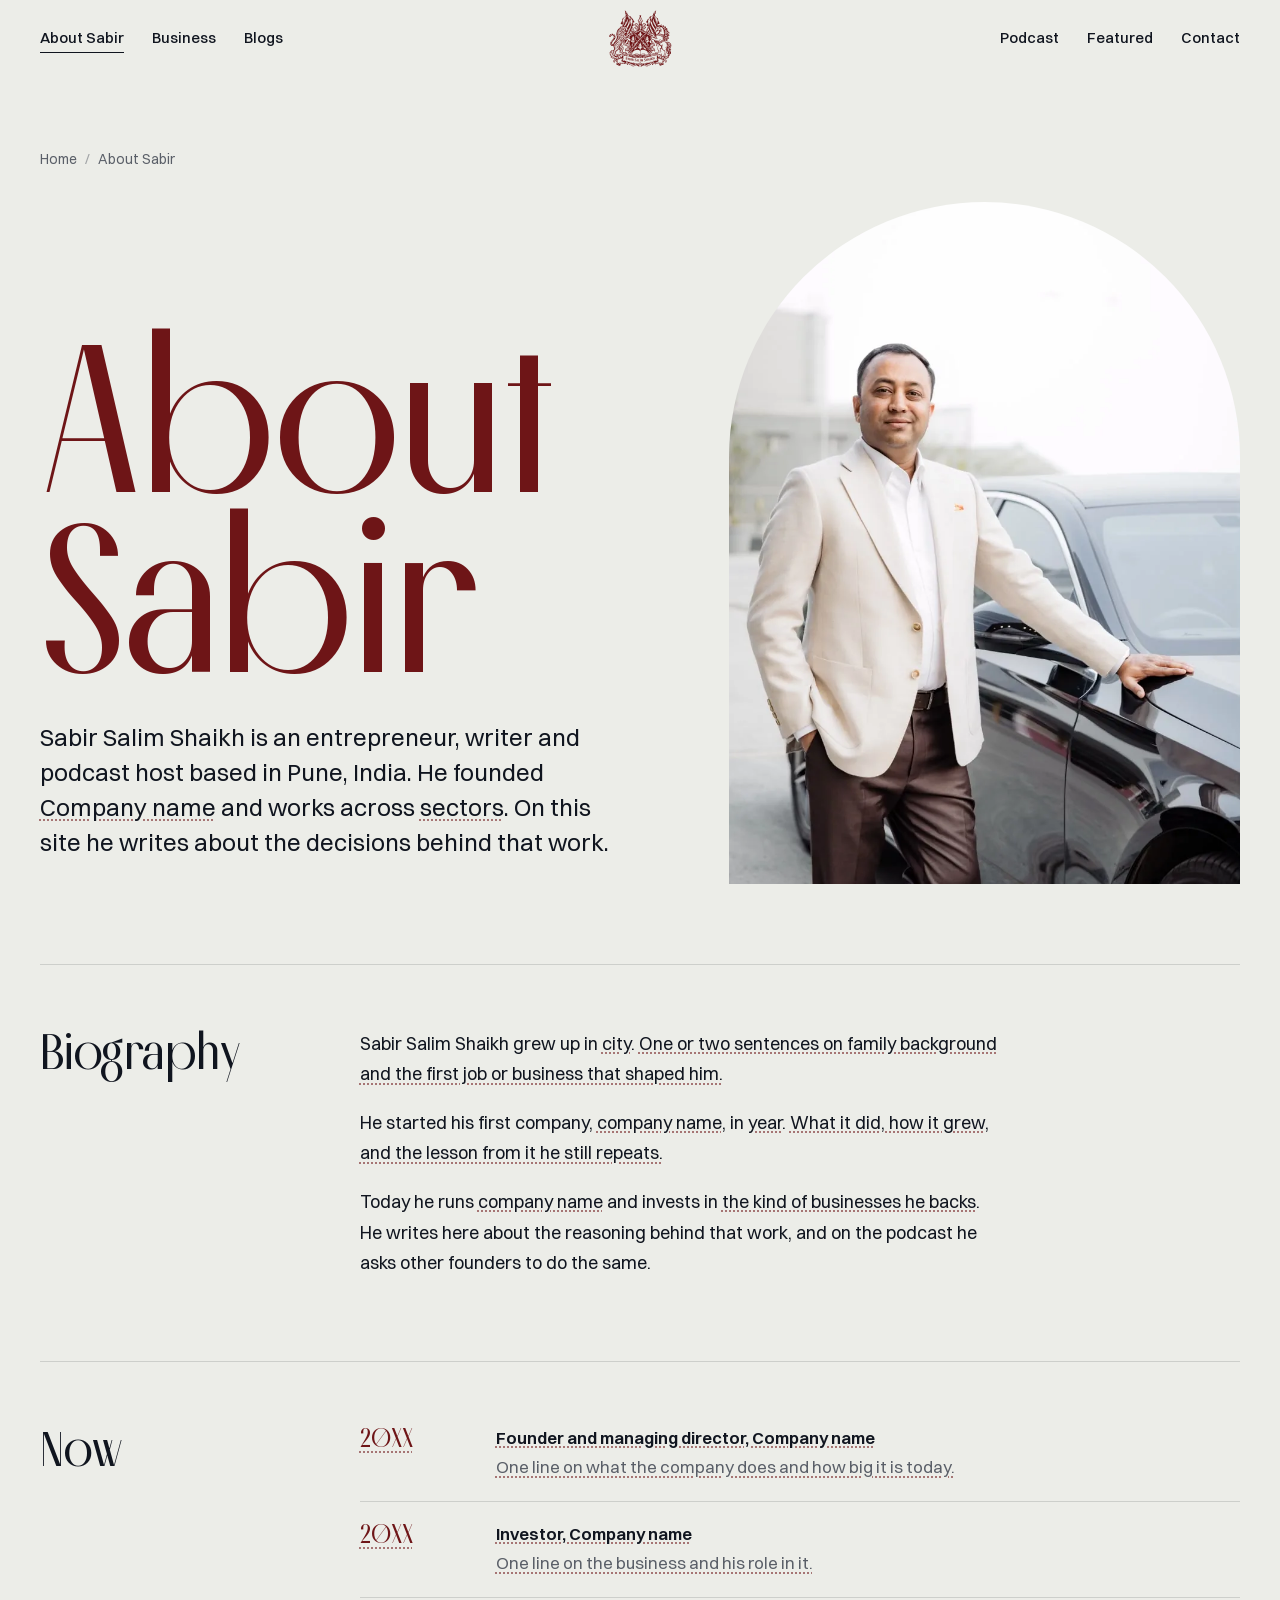
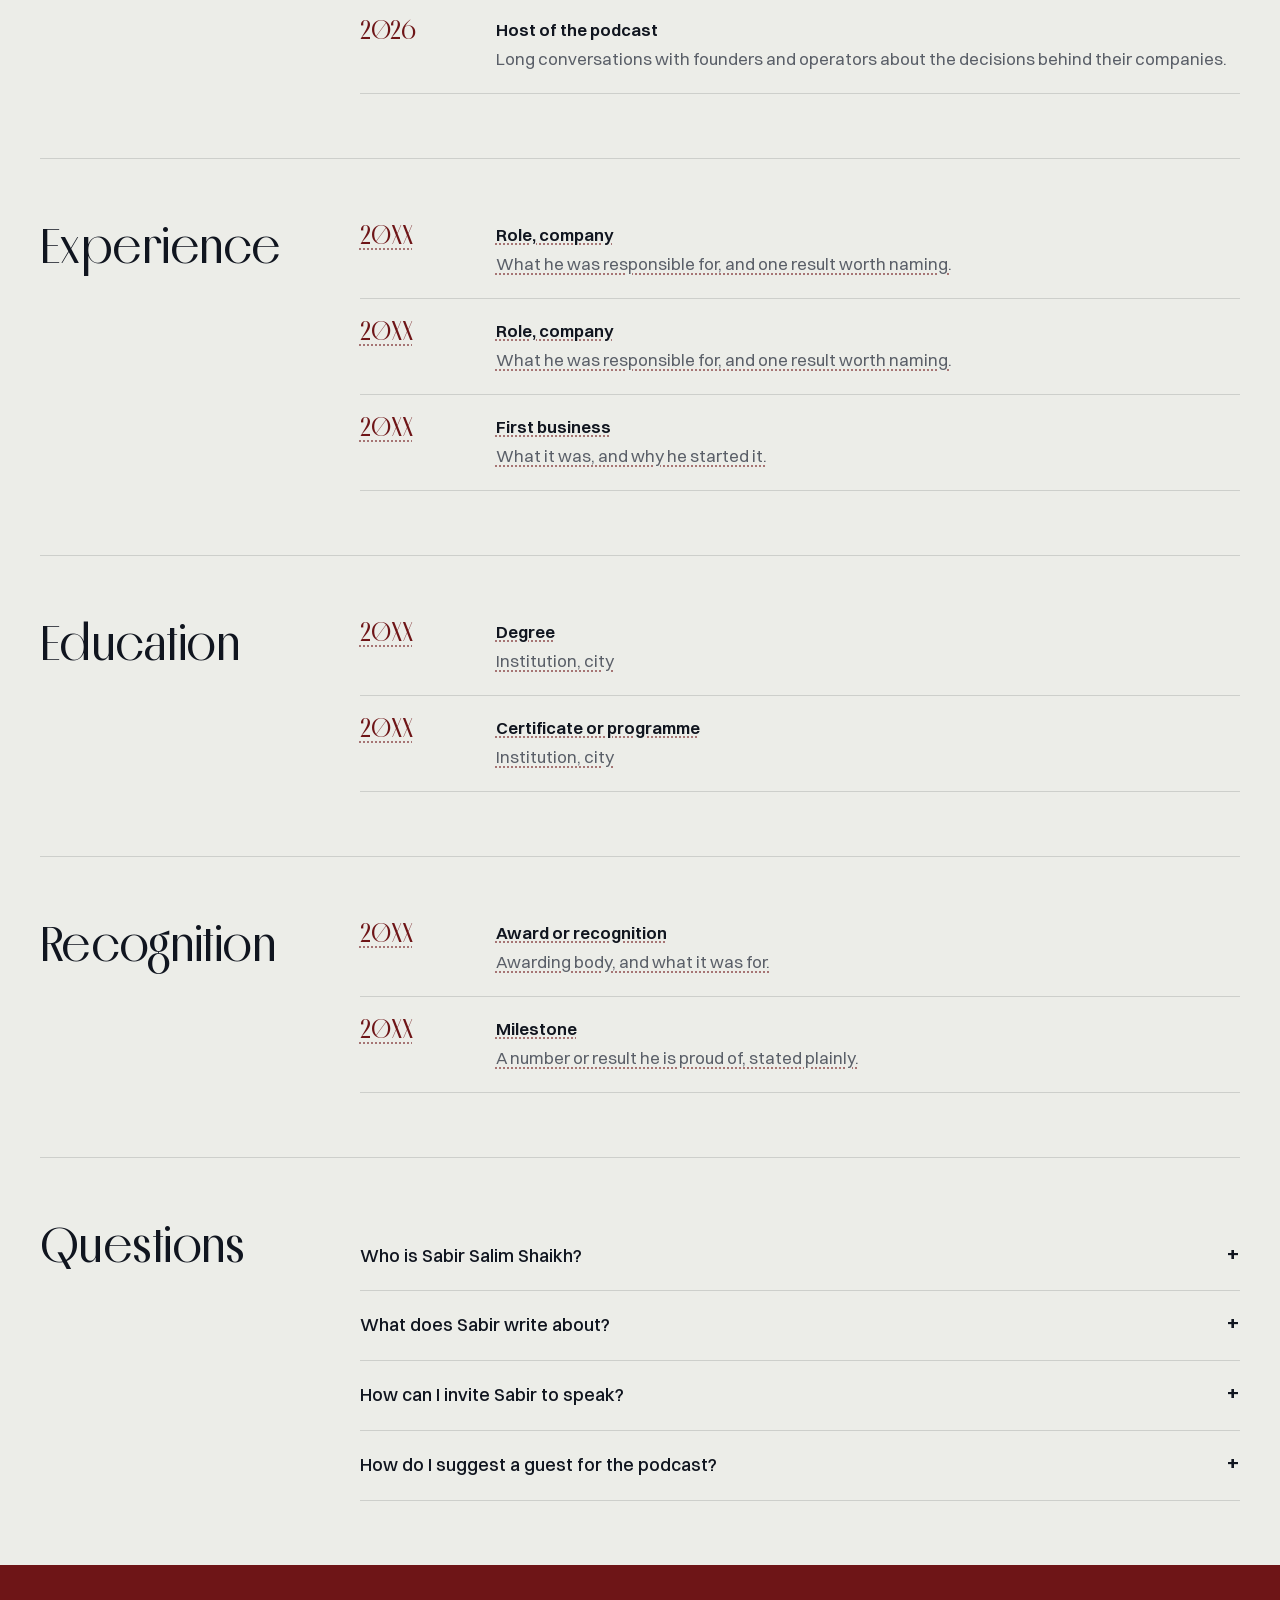
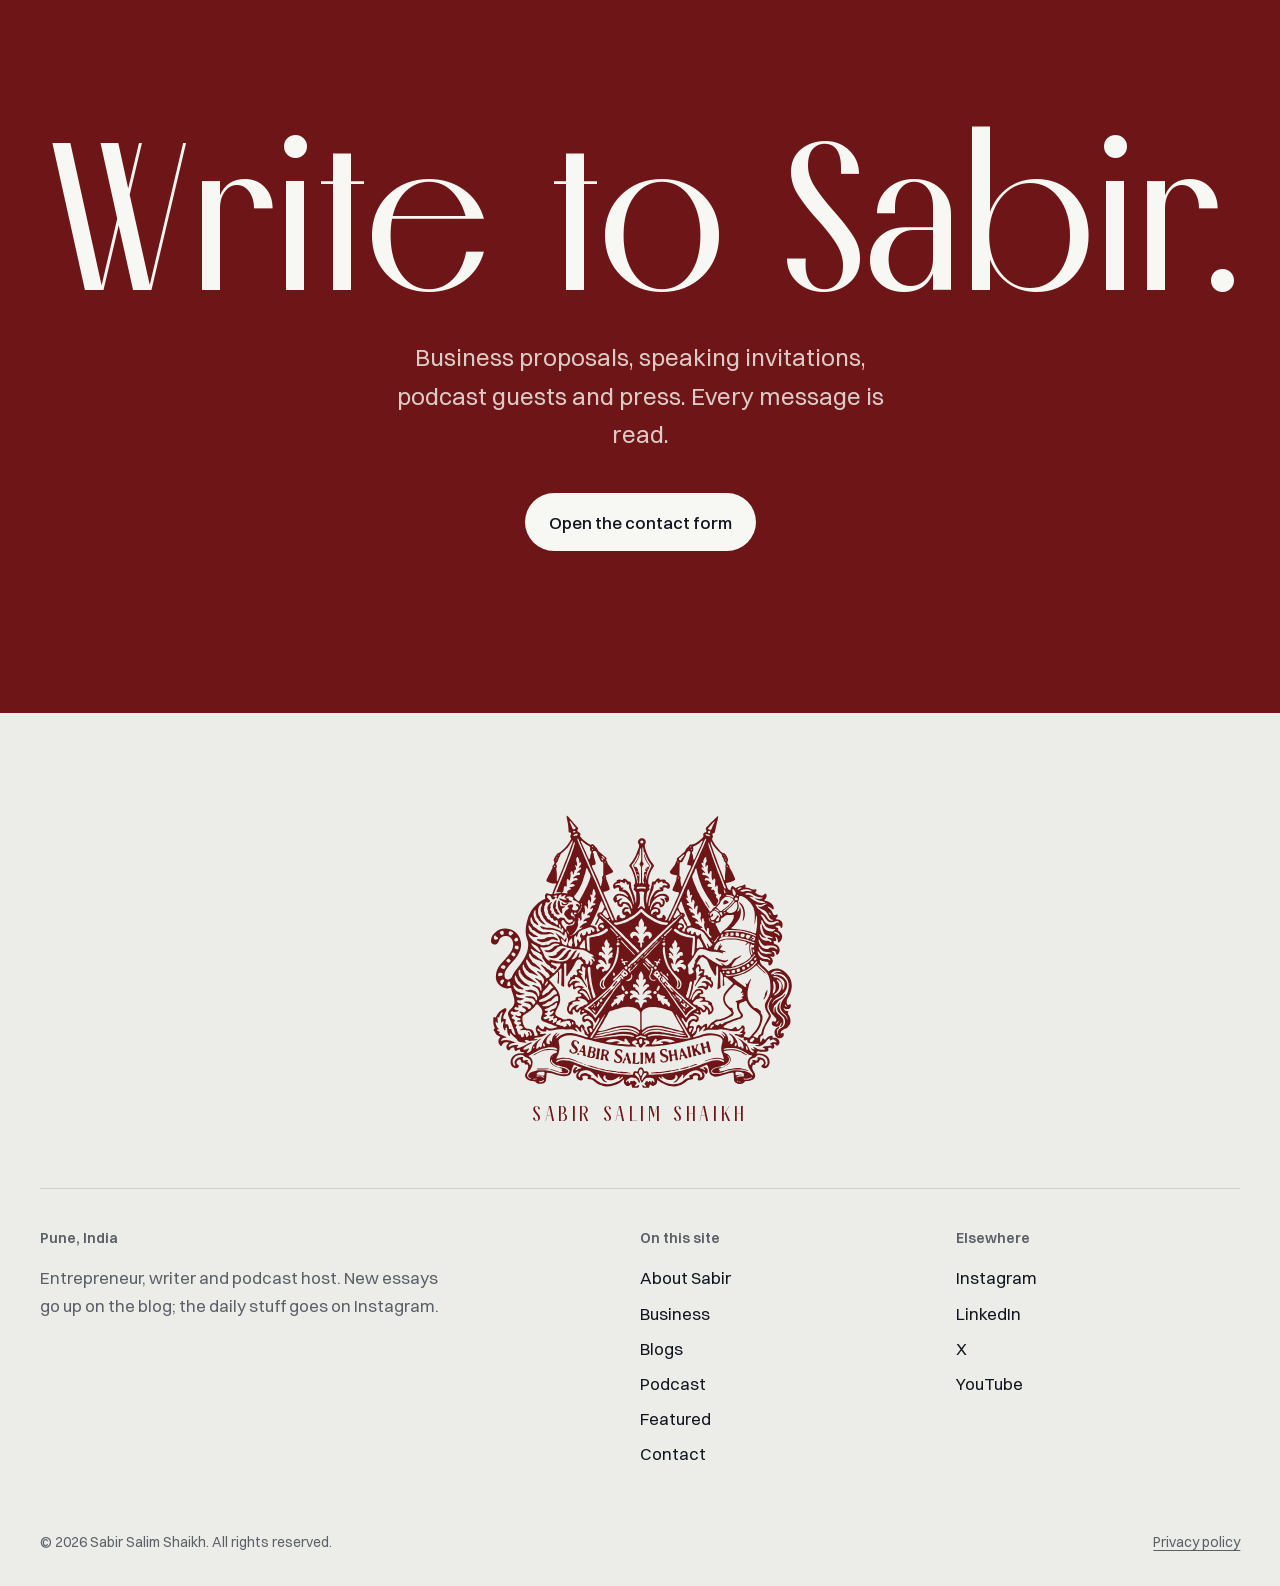
==== commit 70589894: "Add tagline, curiosity theme, Pune location and crest wordmark from the reference mockup Co-Authored" ====
--- a/about/index.html
+++ b/about/index.html
@@ -123,7 +123,7 @@
     <div class="profile">
       <div>
         <h1 class="page-title">About Sabir</h1>
-        <p class="profile__lead">Sabir Salim Shaikh is an entrepreneur, writer and podcast host. He founded <span class="tbd">Company name</span> and works across <span class="tbd">sectors</span>. On this site he writes about the decisions behind that work.</p>
+        <p class="profile__lead">Sabir Salim Shaikh is an entrepreneur, writer and podcast host based in Pune, India. He founded <span class="tbd">Company name</span> and works across <span class="tbd">sectors</span>. On this site he writes about the decisions behind that work.</p>
       </div>
       <figure class="profile__photo">
         <img src="../assets/img/sabir-stance.webp" width="854" height="1280" alt="Sabir Salim Shaikh standing beside a black sedan, one hand resting on the roof, in a cream blazer and brown trousers" fetchpriority="high">
@@ -197,11 +197,12 @@
 <footer class="foot">
   <div class="wrap">
     <a href="../" class="foot__crest" aria-label="Back to the home page">
-      <svg viewBox="0 0 1825 1590" class="crest" role="img" aria-label="The Sabir Salim Shaikh crest"><use href="../assets/img/crest.svg#c"/></svg>
+      <svg viewBox="0 0 1825 1590" class="crest" aria-hidden="true"><use href="../assets/img/crest.svg#c"/></svg>
+      <span class="foot__mark">Sabir Salim Shaikh</span>
     </a>
     <div class="foot__grid">
       <div>
-        <h2>Sabir Salim Shaikh</h2>
+        <h2>Pune, India</h2>
         <p class="foot__note">Entrepreneur, writer and podcast host. New essays go up on the blog; the daily stuff goes on Instagram.</p>
       </div>
       <div>
@@ -226,7 +227,7 @@
       </div>
     </div>
     <div class="foot__base">
-      <span>&copy; 2026 Sabir Salim Shaikh</span>
+      <span>&copy; 2026 Sabir Salim Shaikh. All rights reserved.</span>
       <a href="../privacy-policy/">Privacy policy</a>
     </div>
   </div>
--- a/assets/css/site.css
+++ b/assets/css/site.css
@@ -175,7 +175,7 @@
 .hero__middle { position: absolute; width: 1px; height: 1px; overflow: hidden; clip: rect(0 0 0 0); white-space: nowrap; }
 .hero__lede {
   position: absolute; left: var(--gutter); top: calc(var(--nav-h) + 4svh); z-index: 2; max-width: 17rem;
-  font-size: var(--t-lead); line-height: 1.35; margin: 0; will-change: opacity;
+  font: 500 clamp(1.5rem, 1.1rem + 0.9vw, 2.1rem) / 1.05 var(--display); color: var(--oxblood); margin: 0; will-change: opacity;
 }
 .hero__cue { position: absolute; right: var(--gutter); bottom: 4svh; z-index: 2; display: flex; align-items: center; gap: 0.75rem; font-size: var(--t-small); color: var(--slate); }
 .hero__cue i { width: 1px; height: 44px; background: var(--line); position: relative; overflow: hidden; }
@@ -187,6 +187,7 @@
 .hero__intro { grid-column: 1; padding: 0 2.5rem 8svh var(--gutter); max-width: 30rem; opacity: 0; transform: translateY(24px); will-change: opacity, transform; }
 .hero__intro h2 { font-size: clamp(2.4rem, 1.5rem + 2.4vw, 4rem); margin-bottom: 1.25rem; color: var(--oxblood); }
 .hero__intro p { color: var(--slate); }
+.hero__links { display: flex; flex-wrap: wrap; gap: 1rem 1.75rem; }
 .hero__social { grid-column: 3; justify-self: end; list-style: none; margin: 0; padding: 0 var(--gutter) 8svh 0; text-align: right; font-family: var(--display); font-size: clamp(1.75rem, 1.2rem + 1.2vw, 2.5rem); line-height: 1.15; opacity: 0; transform: translateY(24px); will-change: opacity, transform; }
 .hero__social a { text-decoration: none; }
 .hero__social a:hover { color: var(--oxblood); }
@@ -254,6 +255,11 @@
 .about__photo img { width: 100%; height: 118%; object-fit: cover; object-position: 50% 20%; will-change: transform; }
 .about__body h2 { font-size: var(--t-h2); margin-bottom: 2rem; }
 .about__body .lead { font-size: var(--t-lead); line-height: 1.45; }
+/* "Curious about" + a word reel that turns over as the section scrolls past. */
+.about__body .curious { font-size: clamp(2.75rem, 1.5rem + 3.6vw, 5.5rem); line-height: 1.05; }
+.reel { display: block; height: 1.5em; margin: -0.2em 0 -0.25em; overflow: hidden; color: var(--oxblood); }
+.reel__track { display: flex; flex-direction: column; transition: transform 700ms var(--ease-out); will-change: transform; }
+.reel__track span { display: block; height: 1.5em; line-height: 1.5; }
 .facts { display: grid; grid-template-columns: repeat(2, minmax(0, 1fr)); gap: 1.5rem 2rem; margin: 2.5rem 0; padding: 2rem 0 0; border-top: 1px solid var(--line); }
 .facts dt { font-size: var(--t-small); color: var(--slate); margin-bottom: 0.25rem; }
 .facts dd { margin: 0; font-weight: 500; }
@@ -366,10 +372,16 @@
 .reach p { font-size: var(--t-lead); color: rgba(247, 247, 243, 0.8); max-width: 34rem; margin: 0 auto 2.5rem; }
 .reach__mail { display: inline-block; font: 500 clamp(1.8rem, 1rem + 2.6vw, 3.25rem) / 1 var(--display); color: var(--saffron); text-decoration: none; border-bottom: 1px solid currentColor; padding-bottom: 0.3rem; margin-bottom: 2.5rem; }
 .reach__actions { display: flex; flex-wrap: wrap; gap: 1rem; justify-content: center; }
+.reach__meta { list-style: none; display: flex; flex-wrap: wrap; justify-content: center; gap: 0.75rem 1.75rem; margin: 3.5rem 0 0; padding: 0; font-size: var(--t-small); color: rgba(247, 247, 243, 0.8); }
+.reach__meta a { text-decoration: none; }
+.reach__meta a:hover { color: var(--saffron); }
+.reach__place { display: inline-flex; align-items: center; gap: 0.4rem; padding-right: 1.75rem; border-right: 1px solid var(--line-light); }
+.reach__place svg { width: 1.1em; height: 1.1em; color: var(--saffron); }
 
 /* ---------- Footer ---------- */
 .foot { background: var(--haze); padding: 6rem 0 2rem; }
-.foot__crest { display: block; width: min(320px, 70vw); margin: 0 auto 4rem; color: var(--oxblood); }
+.foot__crest { display: block; width: min(320px, 70vw); margin: 0 auto 4rem; color: var(--oxblood); text-decoration: none; text-align: center; }
+.foot__mark { display: block; margin-top: 1rem; font: 500 clamp(1rem, 0.85rem + 0.5vw, 1.3rem) / 1 var(--display); letter-spacing: 0.18em; text-transform: uppercase; }
 .foot__grid { display: grid; grid-template-columns: 2fr 1fr 1fr; gap: 2rem; padding-top: 2.5rem; border-top: 1px solid var(--line); }
 .foot__grid h2 { font: 600 var(--t-small)/1.4 var(--text); color: var(--slate); margin-bottom: 1rem; letter-spacing: 0; }
 .foot__grid ul { list-style: none; margin: 0; padding: 0; display: grid; gap: 0.5rem; }
@@ -505,3 +517,5 @@
 .rm .tour__captions { height: auto; display: grid; gap: 3rem; margin: 0; padding: 0 var(--gutter); max-width: var(--max); margin-inline: auto; grid-template-columns: repeat(auto-fit, minmax(16rem, 1fr)); }
 .rm .tour__cap { position: static; opacity: 1; transform: none; }
 .rm .tour__progress { display: none; }
+.rm .reel { height: auto; }
+.rm .reel__track { transform: none !important; }
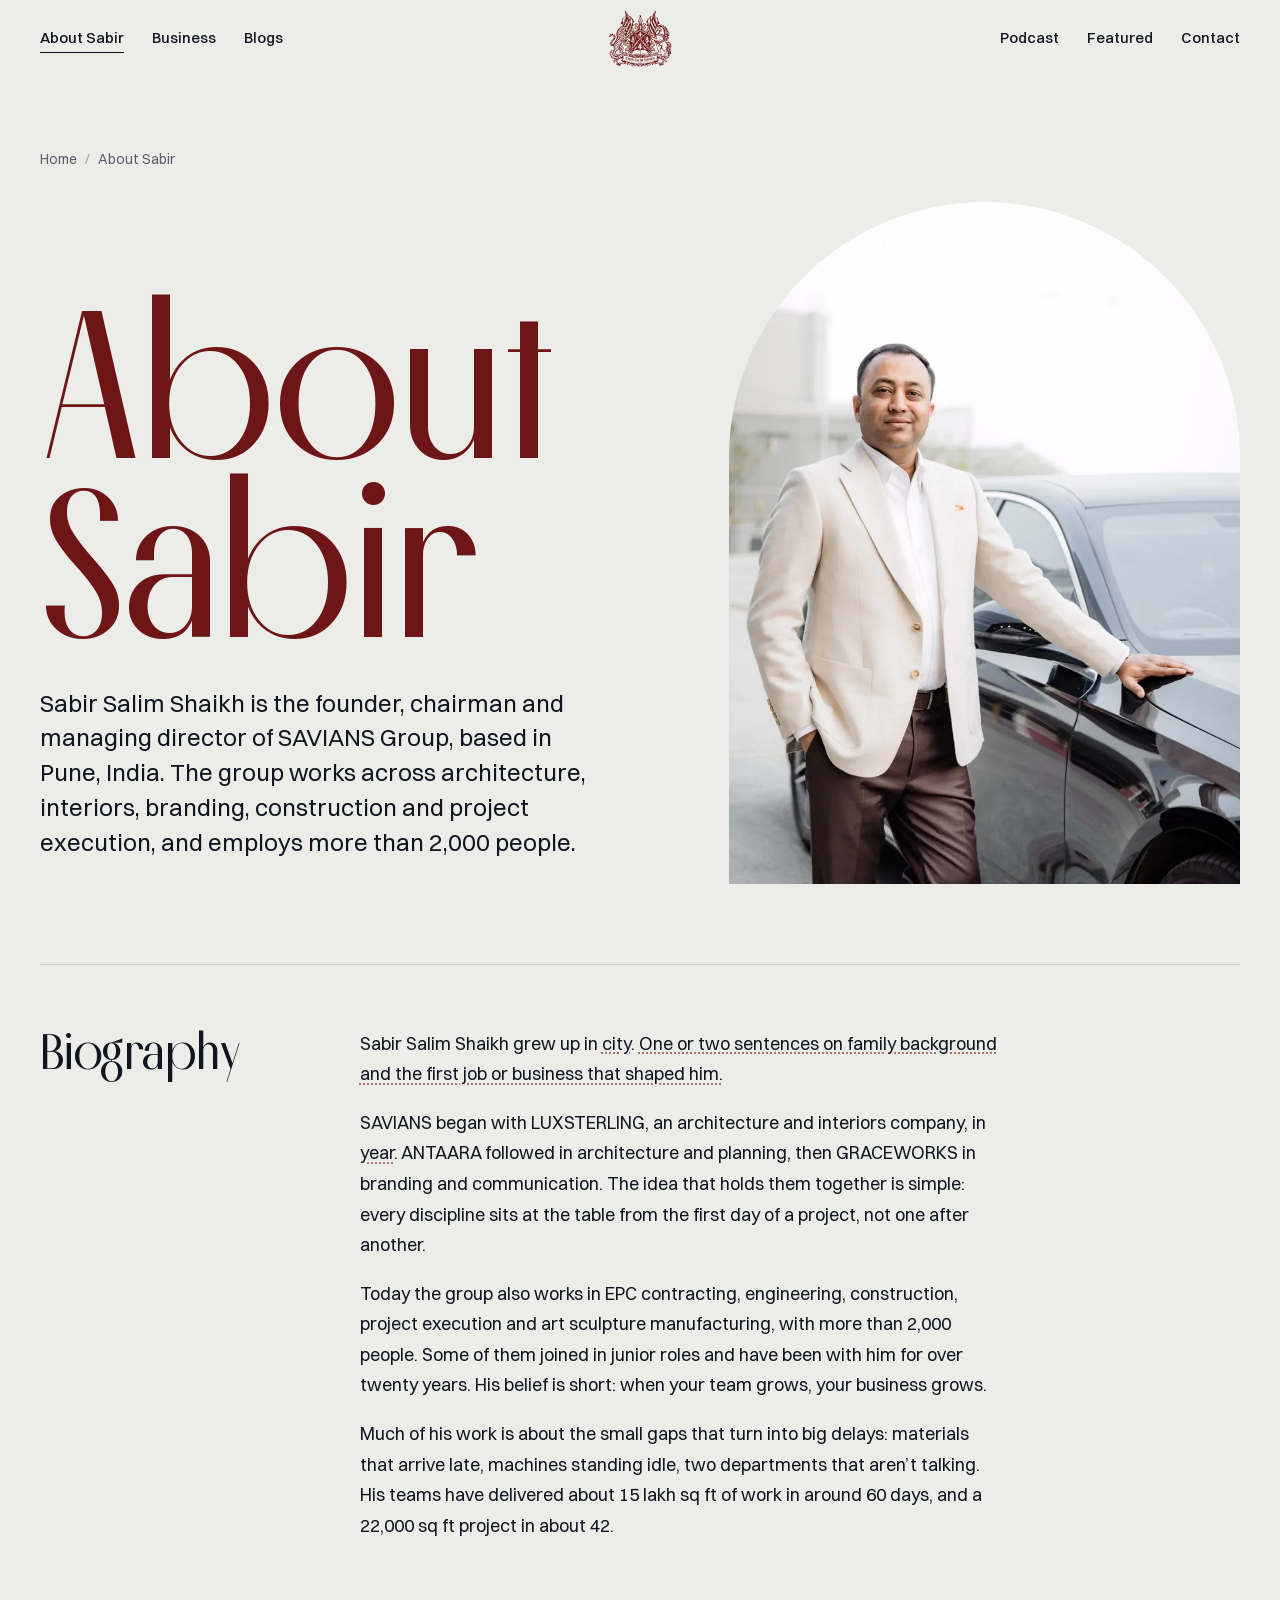
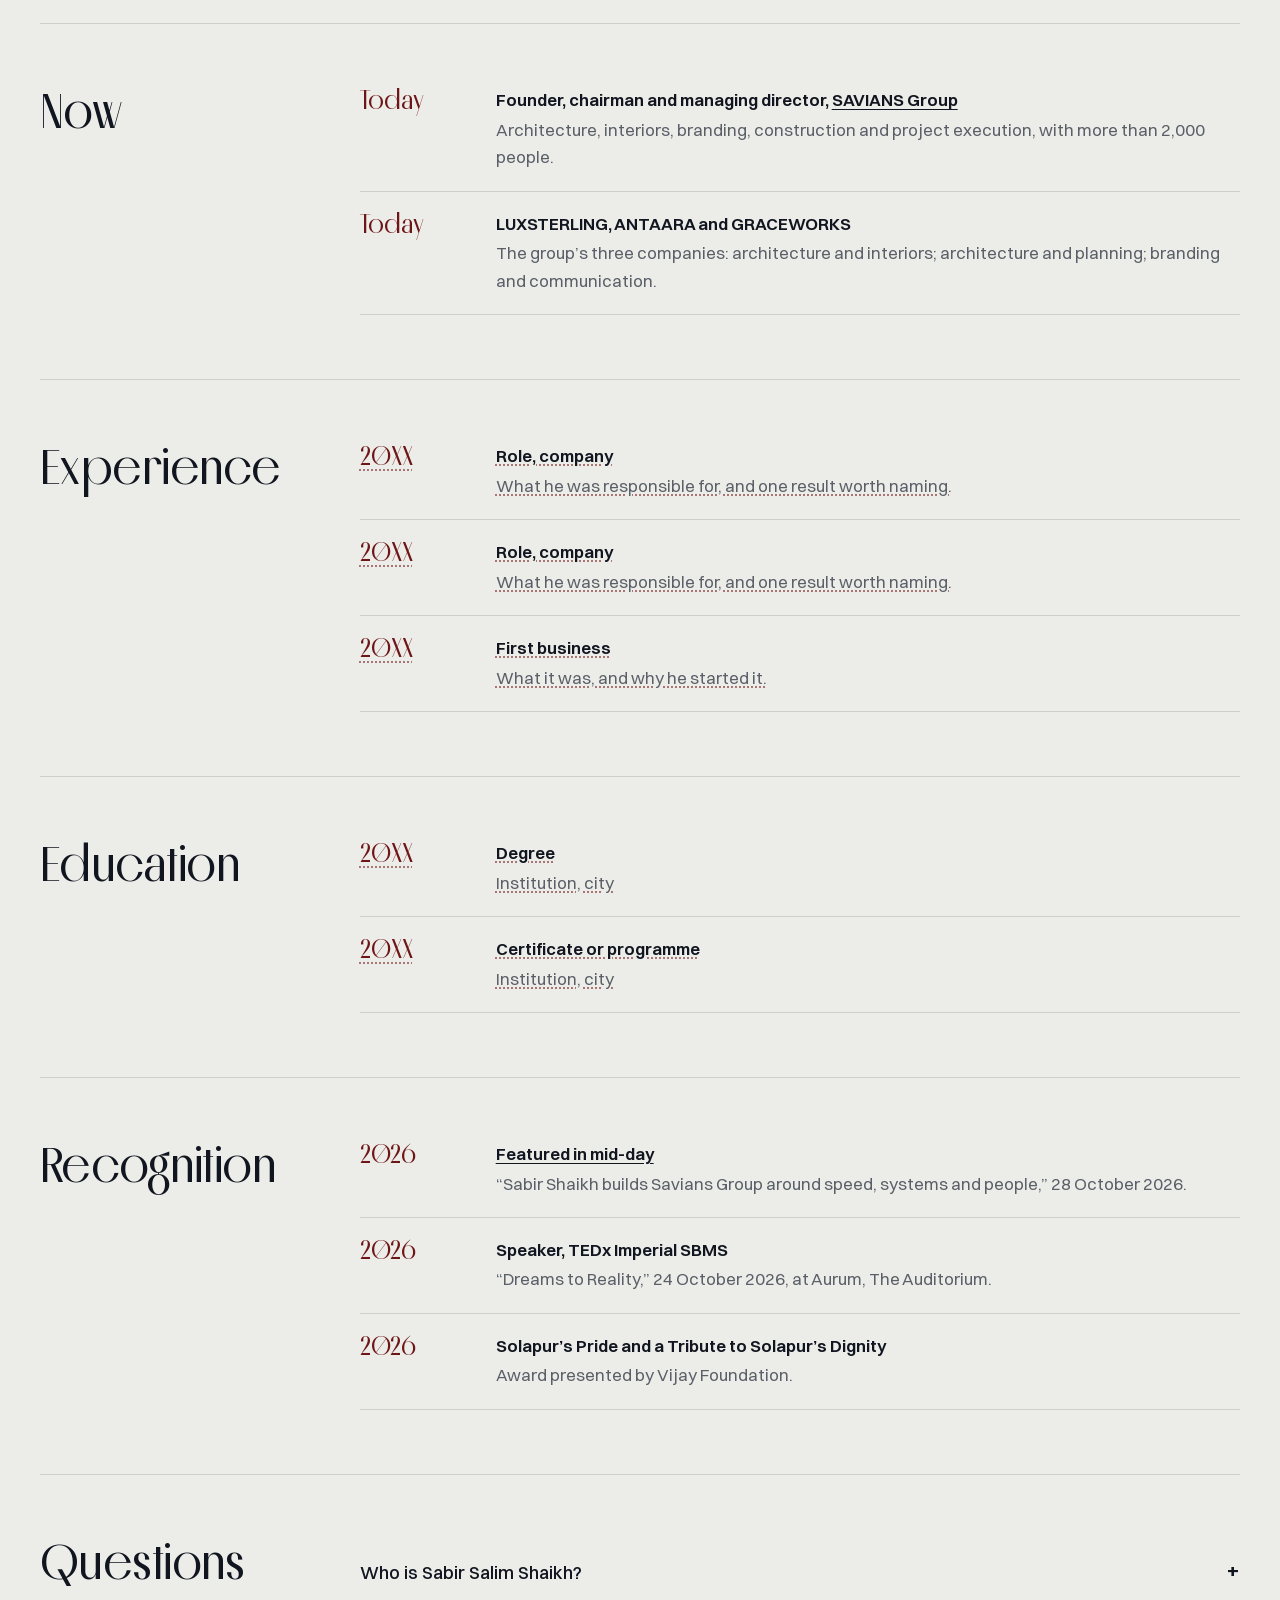
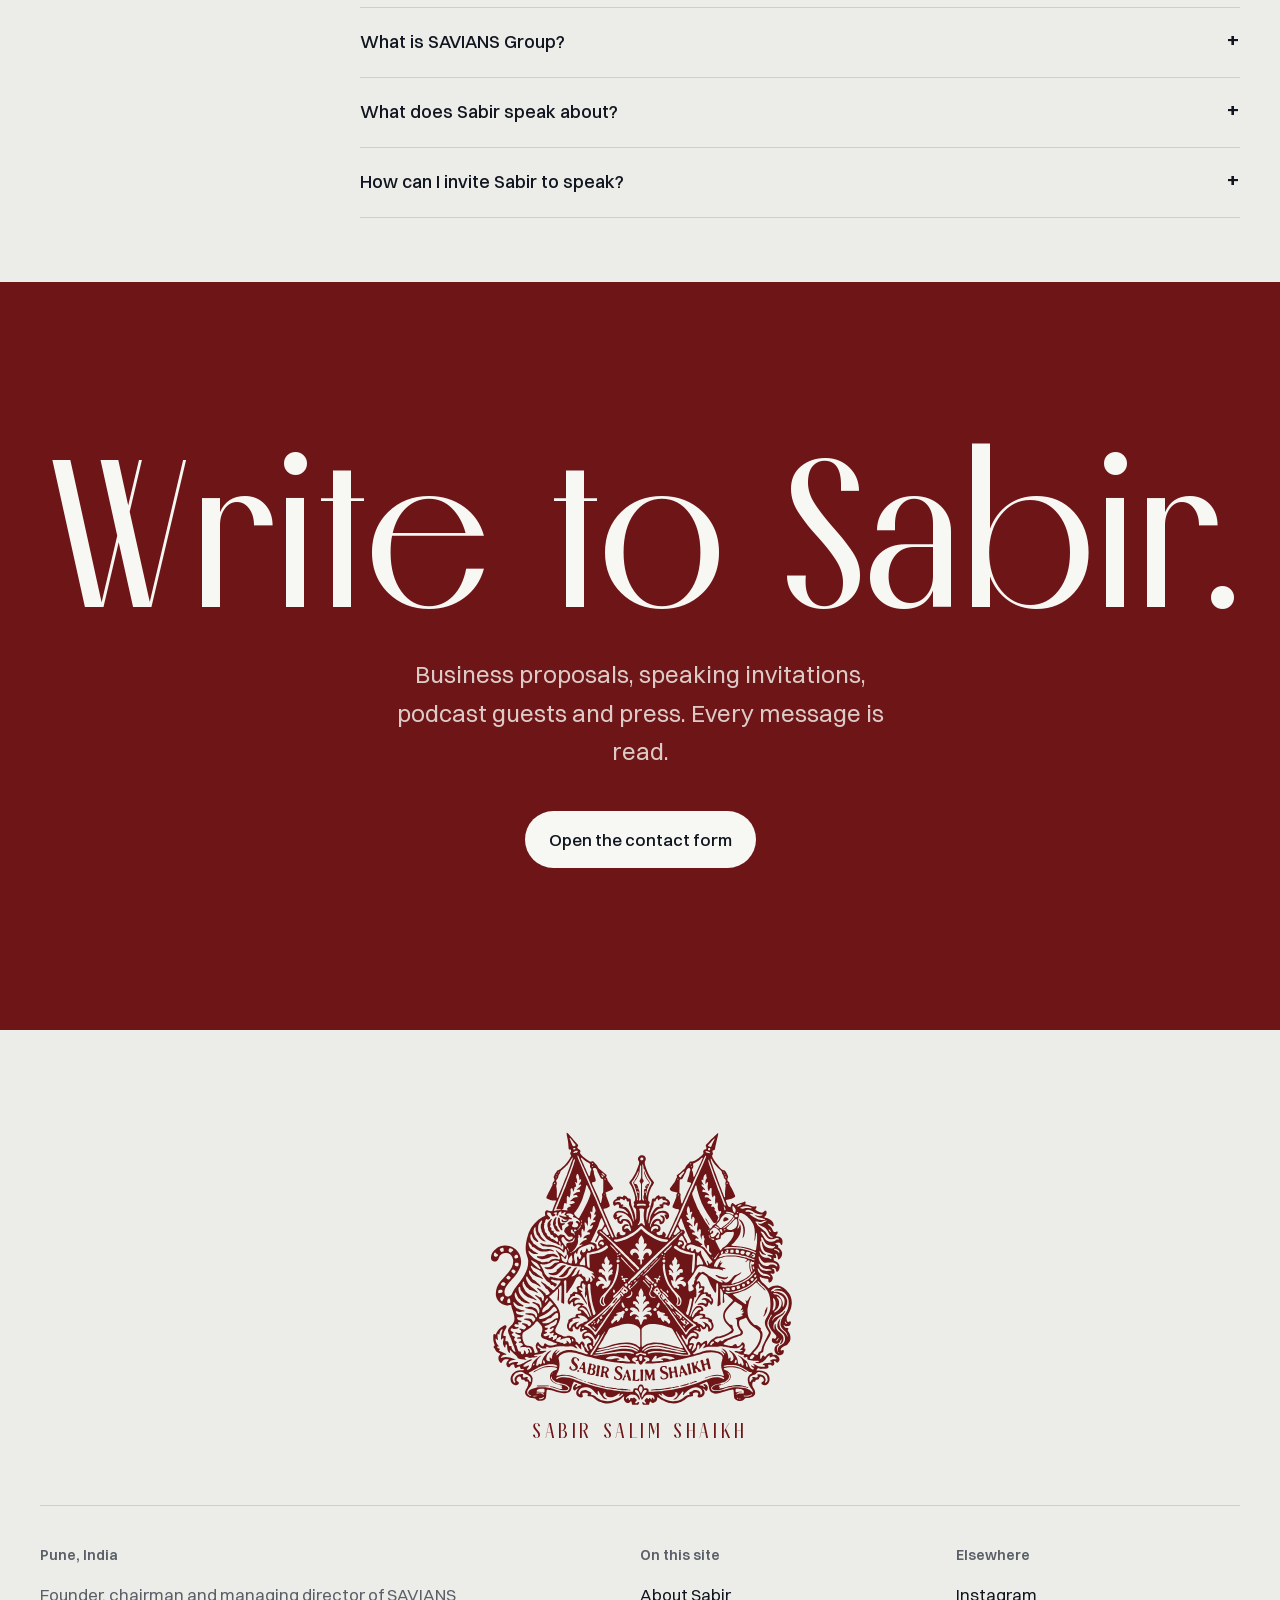
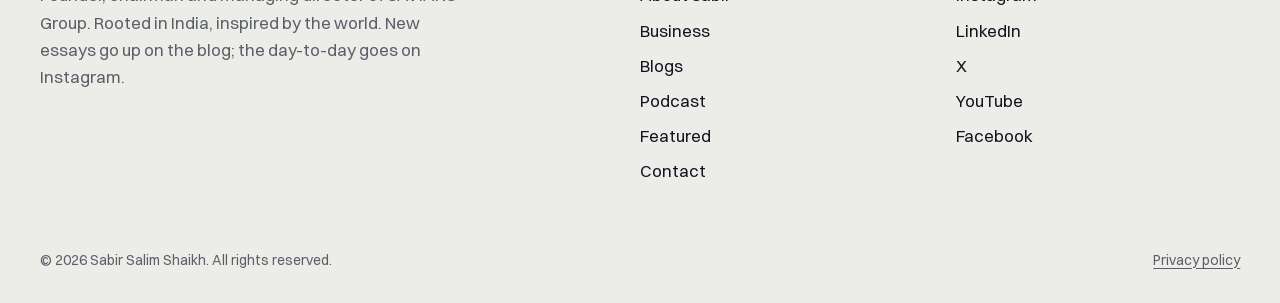
==== commit 0fc76665: "Add SAVIANS, press, podcast video, real Instagram posts and social links; move to www domain Co-Auth" ====
--- a/about/index.html
+++ b/about/index.html
@@ -18,57 +18,68 @@
 <!-- Google Search Console: paste the verification meta tag here. -->
 <!-- /head -->
 <title>About Sabir Salim Shaikh</title>
-<meta name="description" content="Biography of Sabir Salim Shaikh: entrepreneur, writer and podcast host. His companies, experience, education and the work he is known for.">
-<link rel="canonical" href="https://sabirshaikh.in/about/">
+<meta name="description" content="Biography of Sabir Salim Shaikh, founder, chairman and managing director of SAVIANS Group in Pune: his companies, recognition and the work he is known for.">
+<link rel="canonical" href="https://www.sabirshaikh.in/about/">
 <meta property="og:type" content="profile">
 <meta property="og:site_name" content="Sabir Salim Shaikh">
 <meta property="og:title" content="About Sabir Salim Shaikh">
-<meta property="og:description" content="Entrepreneur, writer and podcast host. The full story.">
-<meta property="og:url" content="https://sabirshaikh.in/about/">
-<meta property="og:image" content="https://sabirshaikh.in/assets/img/og-default.jpg">
+<meta property="og:description" content="Founder, chairman and managing director of SAVIANS Group. The full story.">
+<meta property="og:url" content="https://www.sabirshaikh.in/about/">
+<meta property="og:image" content="https://www.sabirshaikh.in/assets/img/og-default.jpg">
 <meta name="twitter:card" content="summary_large_image">
 <meta name="twitter:title" content="About Sabir Salim Shaikh">
-<meta name="twitter:description" content="Entrepreneur, writer and podcast host. The full story.">
-<meta name="twitter:image" content="https://sabirshaikh.in/assets/img/og-default.jpg">
+<meta name="twitter:description" content="Founder, chairman and managing director of SAVIANS Group. The full story.">
+<meta name="twitter:image" content="https://www.sabirshaikh.in/assets/img/og-default.jpg">
 <script type="application/ld+json">
 {
   "@context": "https://schema.org",
   "@graph": [
     {
       "@type": "ProfilePage",
-      "@id": "https://sabirshaikh.in/about/#page",
-      "url": "https://sabirshaikh.in/about/",
+      "@id": "https://www.sabirshaikh.in/about/#page",
+      "url": "https://www.sabirshaikh.in/about/",
       "name": "About Sabir Salim Shaikh",
       "dateModified": "2026-10-30",
-      "mainEntity": { "@id": "https://sabirshaikh.in/#person" },
-      "breadcrumb": { "@id": "https://sabirshaikh.in/about/#crumbs" }
+      "mainEntity": { "@id": "https://www.sabirshaikh.in/#person" },
+      "breadcrumb": { "@id": "https://www.sabirshaikh.in/about/#crumbs" }
     },
     {
       "@type": "Person",
-      "@id": "https://sabirshaikh.in/#person",
+      "@id": "https://www.sabirshaikh.in/#person",
       "name": "Sabir Salim Shaikh",
       "alternateName": "Sabir Shaikh",
-      "url": "https://sabirshaikh.in/",
-      "image": "https://sabirshaikh.in/assets/img/sabir-portrait.webp",
-      "jobTitle": "Entrepreneur",
-      "description": "Sabir Salim Shaikh is an entrepreneur, writer and podcast host who writes about building businesses.",
-      "sameAs": ["https://www.instagram.com/", "https://www.linkedin.com/", "https://x.com/", "https://www.youtube.com/"]
-    },
-    {
-      "@type": "BreadcrumbList",
-      "@id": "https://sabirshaikh.in/about/#crumbs",
-      "itemListElement": [
-        { "@type": "ListItem", "position": 1, "name": "Home", "item": "https://sabirshaikh.in/" },
-        { "@type": "ListItem", "position": 2, "name": "About Sabir", "item": "https://sabirshaikh.in/about/" }
+      "url": "https://www.sabirshaikh.in/",
+      "image": "https://www.sabirshaikh.in/assets/img/sabir-portrait.webp",
+      "jobTitle": "Founder, Chairman and Managing Director",
+      "worksFor": { "@type": "Organization", "@id": "https://saviansindia.com/#org", "name": "SAVIANS Group", "url": "https://saviansindia.com/" },
+      "description": "Sabir Salim Shaikh is the founder, chairman and managing director of SAVIANS Group, a Pune-based group of companies in architecture, interiors, branding, construction and project execution.",
+      "email": "mailto:hello@sabirshaikh.in",
+      "homeLocation": { "@type": "Place", "name": "Pune, India", "address": { "@type": "PostalAddress", "addressLocality": "Pune", "addressRegion": "Maharashtra", "addressCountry": "IN" } },
+      "award": "Solapur's Pride and a Tribute to Solapur's Dignity, Vijay Foundation",
+      "knowsAbout": ["Entrepreneurship", "Leadership", "Construction project execution", "EPC contracting", "Architecture and interiors", "Branding"],
+      "sameAs": [
+        "https://www.instagram.com/sabirshaikh.global/",
+        "https://www.linkedin.com/in/sabirshaikhlive/",
+        "https://x.com/sabirshaikhlive",
+        "https://www.youtube.com/@sabirshaikhlive",
+        "https://www.facebook.com/profile.php?id=61595695503875"
       ]
     },
     {
+      "@type": "BreadcrumbList",
+      "@id": "https://www.sabirshaikh.in/about/#crumbs",
+      "itemListElement": [
+        { "@type": "ListItem", "position": 1, "name": "Home", "item": "https://www.sabirshaikh.in/" },
+        { "@type": "ListItem", "position": 2, "name": "About Sabir", "item": "https://www.sabirshaikh.in/about/" }
+      ]
+    },
+    {
       "@type": "FAQPage",
       "mainEntity": [
-        { "@type": "Question", "name": "Who is Sabir Salim Shaikh?", "acceptedAnswer": { "@type": "Answer", "text": "Sabir Salim Shaikh is an entrepreneur, writer and podcast host. He writes about building and running businesses at sabirshaikh.in." } },
-        { "@type": "Question", "name": "What does Sabir Shaikh write about?", "acceptedAnswer": { "@type": "Answer", "text": "Building companies, deals and negotiation, leading people, money, and the long game of running a business." } },
-        { "@type": "Question", "name": "How can I invite Sabir Shaikh to speak?", "acceptedAnswer": { "@type": "Answer", "text": "Use the contact form at sabirshaikh.in/contact and choose Speaking invitation. Include the date, the audience and the format." } },
-        { "@type": "Question", "name": "How do I suggest a guest for the podcast?", "acceptedAnswer": { "@type": "Answer", "text": "Use the contact form and choose Podcast guest. A short note on who the guest is and one story they could tell is enough." } }
+        { "@type": "Question", "name": "Who is Sabir Salim Shaikh?", "acceptedAnswer": { "@type": "Answer", "text": "Sabir Salim Shaikh is the founder, chairman and managing director of SAVIANS Group, a Pune-based group of companies in architecture, interiors, branding, construction and project execution." } },
+        { "@type": "Question", "name": "What is SAVIANS Group?", "acceptedAnswer": { "@type": "Answer", "text": "A group of three companies: LUXSTERLING (architecture and interiors), ANTAARA (architecture and planning) and GRACEWORKS (branding and communication). The group also works in EPC contracting, engineering, construction, project execution and art sculpture manufacturing, and has more than 2,000 people." } },
+        { "@type": "Question", "name": "What does Sabir Shaikh speak about?", "acceptedAnswer": { "@type": "Answer", "text": "Entrepreneurship, leadership, managing people and machines on large projects, and how technology can make people more capable rather than replace them. He spoke at TEDx Imperial SBMS in October 2026." } },
+        { "@type": "Question", "name": "How can I invite Sabir Shaikh to speak?", "acceptedAnswer": { "@type": "Answer", "text": "Use the contact form at www.sabirshaikh.in/contact and choose Speaking invitation. Include the date, the audience and the format." } }
       ]
     }
   ]
@@ -106,10 +117,11 @@
     <li><a href="../contact/">Contact</a></li>
   </ul>
   <div class="menu-sheet__social">
-    <a href="https://www.instagram.com/" data-track="instagram" rel="me noopener" target="_blank">Instagram</a>
-    <a href="https://www.linkedin.com/" data-track="linkedin" rel="me noopener" target="_blank">LinkedIn</a>
-    <a href="https://x.com/" data-track="x" rel="me noopener" target="_blank">X</a>
-    <a href="https://www.youtube.com/" data-track="youtube" rel="me noopener" target="_blank">YouTube</a>
+    <a href="https://www.instagram.com/sabirshaikh.global/" data-track="instagram" rel="me noopener" target="_blank">Instagram</a>
+    <a href="https://www.linkedin.com/in/sabirshaikhlive/" data-track="linkedin" rel="me noopener" target="_blank">LinkedIn</a>
+    <a href="https://x.com/sabirshaikhlive" data-track="x" rel="me noopener" target="_blank">X</a>
+    <a href="https://www.youtube.com/@sabirshaikhlive" data-track="youtube" rel="me noopener" target="_blank">YouTube</a>
+    <a href="https://www.facebook.com/profile.php?id=61595695503875" data-track="facebook" rel="me noopener" target="_blank">Facebook</a>
   </div>
 </div>
 <!-- /header -->
@@ -123,7 +135,7 @@
     <div class="profile">
       <div>
         <h1 class="page-title">About Sabir</h1>
-        <p class="profile__lead">Sabir Salim Shaikh is an entrepreneur, writer and podcast host based in Pune, India. He founded <span class="tbd">Company name</span> and works across <span class="tbd">sectors</span>. On this site he writes about the decisions behind that work.</p>
+        <p class="profile__lead">Sabir Salim Shaikh is the founder, chairman and managing director of SAVIANS Group, based in Pune, India. The group works across architecture, interiors, branding, construction and project execution, and employs more than 2,000 people.</p>
       </div>
       <figure class="profile__photo">
         <img src="../assets/img/sabir-stance.webp" width="854" height="1280" alt="Sabir Salim Shaikh standing beside a black sedan, one hand resting on the roof, in a cream blazer and brown trousers" fetchpriority="high">
@@ -134,17 +146,17 @@
       <h2 id="bio">Biography</h2>
       <div class="prose">
         <p>Sabir Salim Shaikh grew up in <span class="tbd">city</span>. <span class="tbd">One or two sentences on family background and the first job or business that shaped him.</span></p>
-        <p>He started his first company, <span class="tbd">company name</span>, in <span class="tbd">year</span>. <span class="tbd">What it did, how it grew, and the lesson from it he still repeats.</span></p>
-        <p>Today he runs <span class="tbd">company name</span> and invests in <span class="tbd">the kind of businesses he backs</span>. He writes here about the reasoning behind that work, and on the podcast he asks other founders to do the same.</p>
+        <p>SAVIANS began with LUXSTERLING, an architecture and interiors company, in <span class="tbd">year</span>. ANTAARA followed in architecture and planning, then GRACEWORKS in branding and communication. The idea that holds them together is simple: every discipline sits at the table from the first day of a project, not one after another.</p>
+        <p>Today the group also works in EPC contracting, engineering, construction, project execution and art sculpture manufacturing, with more than 2,000 people. Some of them joined in junior roles and have been with him for over twenty years. His belief is short: when your team grows, your business grows.</p>
+        <p>Much of his work is about the small gaps that turn into big delays: materials that arrive late, machines standing idle, two departments that aren&rsquo;t talking. His teams have delivered about 15 lakh sq ft of work in around 60 days, and a 22,000 sq ft project in about 42.</p>
       </div>
     </section>
 
     <section class="split" aria-labelledby="now">
       <h2 id="now">Now</h2>
       <ul class="timeline">
-        <li><time class="tbd">20XX</time><div><h3 class="tbd">Founder and managing director, Company name</h3><p class="tbd">One line on what the company does and how big it is today.</p></div></li>
-        <li><time class="tbd">20XX</time><div><h3 class="tbd">Investor, Company name</h3><p class="tbd">One line on the business and his role in it.</p></div></li>
-        <li><time>2026</time><div><h3>Host of the podcast</h3><p>Long conversations with founders and operators about the decisions behind their companies.</p></div></li>
+        <li><time>Today</time><div><h3>Founder, chairman and managing director, <a href="https://saviansindia.com/" target="_blank" rel="noopener">SAVIANS Group</a></h3><p>Architecture, interiors, branding, construction and project execution, with more than 2,000 people.</p></div></li>
+        <li><time>Today</time><div><h3>LUXSTERLING, ANTAARA and GRACEWORKS</h3><p>The group&rsquo;s three companies: architecture and interiors; architecture and planning; branding and communication.</p></div></li>
       </ul>
     </section>
 
@@ -168,18 +180,19 @@
     <section class="split" aria-labelledby="recognition">
       <h2 id="recognition">Recognition</h2>
       <ul class="timeline">
-        <li><time class="tbd">20XX</time><div><h3 class="tbd">Award or recognition</h3><p class="tbd">Awarding body, and what it was for.</p></div></li>
-        <li><time class="tbd">20XX</time><div><h3 class="tbd">Milestone</h3><p class="tbd">A number or result he is proud of, stated plainly.</p></div></li>
+        <li><time>2026</time><div><h3><a href="https://www.mid-day.com/buzz/article/sabir-shaikh-builds-savians-group-around-speed-systems-and-people-11325" target="_blank" rel="noopener">Featured in mid-day</a></h3><p>&ldquo;Sabir Shaikh builds Savians Group around speed, systems and people,&rdquo; 28 October 2026.</p></div></li>
+        <li><time>2026</time><div><h3>Speaker, TEDx Imperial SBMS</h3><p>&ldquo;Dreams to Reality,&rdquo; 24 October 2026, at Aurum, The Auditorium.</p></div></li>
+        <li><time>2026</time><div><h3>Solapur&rsquo;s Pride and a Tribute to Solapur&rsquo;s Dignity</h3><p>Award presented by Vijay Foundation.</p></div></li>
       </ul>
     </section>
 
     <section class="split faq" aria-labelledby="questions">
       <h2 id="questions">Questions</h2>
       <div>
-        <details><summary>Who is Sabir Salim Shaikh?</summary><p>Sabir Salim Shaikh is an entrepreneur, writer and podcast host. He writes about building and running businesses on this site.</p></details>
-        <details><summary>What does Sabir write about?</summary><p>Building companies, deals and negotiation, leading people, money, and the long game of running a business. Every essay is filed under one of those topics on the <a href="../blogs/">blog</a>.</p></details>
+        <details><summary>Who is Sabir Salim Shaikh?</summary><p>Sabir Salim Shaikh is the founder, chairman and managing director of SAVIANS Group, a Pune-based group of companies in architecture, interiors, branding, construction and project execution.</p></details>
+        <details><summary>What is SAVIANS Group?</summary><p>A group of three companies: LUXSTERLING (architecture and interiors), ANTAARA (architecture and planning) and GRACEWORKS (branding and communication). The group also works in EPC contracting, engineering, construction, project execution and art sculpture manufacturing, and has more than 2,000 people.</p></details>
+        <details><summary>What does Sabir speak about?</summary><p>Entrepreneurship, leadership, managing people and machines on large projects, and how technology can make people more capable rather than replace them. He spoke at TEDx Imperial SBMS in October 2026.</p></details>
         <details><summary>How can I invite Sabir to speak?</summary><p>Use the <a href="../contact/">contact form</a> and choose Speaking invitation. Include the date, the audience and the format.</p></details>
-        <details><summary>How do I suggest a guest for the podcast?</summary><p>Use the contact form and choose Podcast guest. A short note on who the guest is and one story they could tell is enough.</p></details>
       </div>
     </section>
   </div>
@@ -203,7 +216,7 @@
     <div class="foot__grid">
       <div>
         <h2>Pune, India</h2>
-        <p class="foot__note">Entrepreneur, writer and podcast host. New essays go up on the blog; the daily stuff goes on Instagram.</p>
+        <p class="foot__note">Founder, chairman and managing director of SAVIANS Group. Rooted in India, inspired by the world. New essays go up on the blog; the day-to-day goes on Instagram.</p>
       </div>
       <div>
         <h2>On this site</h2>
@@ -219,10 +232,11 @@
       <div>
         <h2>Elsewhere</h2>
         <ul>
-          <li><a href="https://www.instagram.com/" data-track="instagram" rel="me noopener" target="_blank">Instagram</a></li>
-          <li><a href="https://www.linkedin.com/" data-track="linkedin" rel="me noopener" target="_blank">LinkedIn</a></li>
-          <li><a href="https://x.com/" data-track="x" rel="me noopener" target="_blank">X</a></li>
-          <li><a href="https://www.youtube.com/" data-track="youtube" rel="me noopener" target="_blank">YouTube</a></li>
+          <li><a href="https://www.instagram.com/sabirshaikh.global/" data-track="instagram" rel="me noopener" target="_blank">Instagram</a></li>
+          <li><a href="https://www.linkedin.com/in/sabirshaikhlive/" data-track="linkedin" rel="me noopener" target="_blank">LinkedIn</a></li>
+          <li><a href="https://x.com/sabirshaikhlive" data-track="x" rel="me noopener" target="_blank">X</a></li>
+          <li><a href="https://www.youtube.com/@sabirshaikhlive" data-track="youtube" rel="me noopener" target="_blank">YouTube</a></li>
+          <li><a href="https://www.facebook.com/profile.php?id=61595695503875" data-track="facebook" rel="me noopener" target="_blank">Facebook</a></li>
         </ul>
       </div>
     </div>
--- a/assets/css/site.css
+++ b/assets/css/site.css
@@ -166,7 +166,7 @@
 .hero__name {
   position: absolute; inset: auto 0 14svh; z-index: 2;
   display: flex; justify-content: center; align-items: baseline;
-  font-size: var(--t-mega); line-height: 0.8; letter-spacing: -0.02em;
+  font-size: clamp(4.5rem, 1.5rem + 10.5vw, 15rem); line-height: 0.8; letter-spacing: 0.01em; text-transform: uppercase;
   color: var(--oxblood); pointer-events: none;
 }
 .hero__first, .hero__last { display: block; will-change: transform, opacity; }
@@ -195,7 +195,7 @@
 @media (max-width: 860px) {
   .hero { height: 200svh; }
   .hero__arch { width: 100vw; }
-  .hero__name { inset: 16svh 0 auto; flex-direction: column; align-items: center; font-size: clamp(5rem, 27vw, 9rem); gap: 0; }
+  .hero__name { inset: 16svh 0 auto; flex-direction: column; align-items: center; font-size: clamp(4rem, 21vw, 7.5rem); gap: 0; }
   .hero__first, .hero__last { padding: 0; }
   .hero__first { align-self: flex-start; padding-left: var(--gutter); }
   .hero__last { align-self: flex-end; padding-right: var(--gutter); margin-top: 38svh; }
@@ -289,6 +289,12 @@
 .topic { display: inline-block; padding: 0.55rem 1.1rem; border-radius: 999px; border: 1px solid var(--line); text-decoration: none; font-size: 0.9375rem; font-weight: 500; background: transparent; cursor: pointer; transition: background-color 250ms ease, color 250ms ease, border-color 250ms ease; }
 .topic:hover, .topic[aria-pressed="true"], .topic[aria-current="true"] { background: var(--lacquer); color: var(--bone); border-color: var(--lacquer); }
 
+.figures { display: grid; grid-template-columns: repeat(3, minmax(0, 1fr)); gap: 2rem; margin: clamp(3.5rem, 8vh, 5.5rem) 0 0; }
+.figures div { display: flex; flex-direction: column; }
+.figures dd { order: -1; margin: 0 0 0.6rem; font: 500 clamp(3rem, 2rem + 3.2vw, 5.75rem) / 1 var(--display); color: var(--oxblood); }
+.figures dt { font-size: var(--t-small); color: var(--slate); max-width: 22ch; }
+@media (max-width: 760px) { .figures { grid-template-columns: minmax(0, 1fr); } }
+
 /* ---------- Articles ---------- */
 .posts { display: grid; grid-template-columns: 7fr 5fr; gap: clamp(2rem, 4vw, 4rem); }
 .posts__side { display: grid; gap: clamp(2rem, 4vw, 3rem); align-content: start; }
@@ -319,31 +325,40 @@
 /* ---------- Podcast ---------- */
 .podcast { background: var(--lacquer); color: var(--bone); }
 .podcast .section__head p { color: rgba(247, 247, 243, 0.7); }
-.player { display: grid; grid-template-columns: auto 1fr; gap: 2rem; align-items: center; padding: clamp(1.5rem, 3vw, 2.5rem); border: 1px solid var(--line-light); border-radius: 28px; margin-bottom: 4rem; background: rgba(247, 247, 243, 0.03); }
-.player__play { width: 88px; height: 88px; border-radius: 50%; border: 0; background: var(--saffron); color: var(--lacquer); display: grid; place-items: center; cursor: pointer; transition: transform 120ms ease-out; }
-.player__play:active { transform: scale(0.94); }
-.player__play svg { width: 28px; height: 28px; }
-.player__play .i-pause { display: none; }
-.player.is-playing .i-play { display: none; }
-.player.is-playing .i-pause { display: block; }
-.player__label { font-size: var(--t-small); color: var(--saffron); font-weight: 500; margin-bottom: 0.4rem; }
-.player__title { font: 500 clamp(1.8rem, 1.2rem + 2vw, 3.25rem) / 1 var(--display); margin-bottom: 1.25rem; }
-.wave { display: flex; align-items: center; gap: 3px; height: 40px; }
-.wave i { flex: 1; min-width: 2px; border-radius: 2px; background: rgba(247, 247, 243, 0.28); height: calc(var(--h) * 100%); transition: background-color 200ms; }
-.wave i.done { background: var(--saffron); }
-.player__time { display: flex; justify-content: space-between; font-size: var(--t-small); color: rgba(247, 247, 243, 0.6); margin-top: 0.6rem; font-variant-numeric: tabular-nums; }
-.episodes { list-style: none; margin: 0; padding: 0; border-top: 1px solid var(--line-light); }
-.episode { display: grid; grid-template-columns: 4rem 1fr auto; gap: 1.5rem; align-items: baseline; padding: 1.5rem 0; border-bottom: 1px solid var(--line-light); }
-.episode__no { font: 500 1.75rem/1 var(--display); color: var(--saffron); font-variant-numeric: tabular-nums; }
-.episode__title { font-size: 1.25rem; font-weight: 500; margin: 0 0 0.25rem; font-family: var(--text); line-height: 1.3; letter-spacing: 0; }
-.episode p { margin: 0; color: rgba(247, 247, 243, 0.6); font-size: 0.9375rem; }
-.episode__len { font-size: var(--t-small); color: rgba(247, 247, 243, 0.6); font-variant-numeric: tabular-nums; }
+.ep { display: grid; grid-template-columns: minmax(0, 5fr) minmax(0, 7fr); gap: clamp(2rem, 5vw, 5rem); align-items: center; }
+.ep__media { position: relative; aspect-ratio: 4 / 5; overflow: hidden; border-radius: 999px 999px 0 0; background: #000; }
+.ep__media img { width: 100%; height: 100%; object-fit: cover; }
+.ep__media iframe { position: absolute; inset: 0; width: 100%; height: 100%; border: 0; }
+.ep__play {
+  position: absolute; left: 1.5rem; bottom: 1.5rem;
+  width: 88px; height: 88px; border-radius: 50%; border: 0; cursor: pointer;
+  background: var(--saffron); color: var(--lacquer); display: grid; place-items: center;
+  box-shadow: 0 12px 32px rgba(0, 0, 0, 0.35); transition: transform 120ms ease-out;
+}
+.ep__play:hover { transform: scale(1.05); }
+.ep__play:active { transform: scale(0.94); }
+.ep__play svg { width: 28px; height: 28px; margin-left: 4px; }
+.ep__label { font-size: var(--t-small); color: var(--saffron); font-weight: 500; margin-bottom: 0.75rem; }
+.ep__title { font: 500 clamp(2rem, 1.2rem + 2.4vw, 3.75rem) / 1 var(--display); margin-bottom: 1.5rem; }
+.ep__body p { font-size: var(--t-lead); line-height: 1.45; color: rgba(247, 247, 243, 0.78); max-width: 34rem; }
+.ep__body .ep__label { font-size: var(--t-small); color: var(--saffron); }
+.ep__body .ep__meta { font-size: var(--t-small); color: rgba(247, 247, 243, 0.55); }
+.ep .listen { margin-top: 2rem; }
+.ep.is-playing { grid-template-columns: minmax(0, 1fr); }
+.ep.is-playing .ep__media { aspect-ratio: 16 / 9; border-radius: 12px; }
+@media (max-width: 760px) { .ep { grid-template-columns: minmax(0, 1fr); } .ep__media { max-width: 420px; } .ep.is-playing .ep__media { max-width: none; } }
 .listen { display: flex; flex-wrap: wrap; gap: 0.75rem; margin-top: 3rem; }
 .listen a { padding: 0.75rem 1.25rem; border: 1px solid var(--line-light); border-radius: 999px; text-decoration: none; font-weight: 500; font-size: 0.9375rem; transition: background-color 250ms, color 250ms; }
 .listen a:hover { background: var(--bone); color: var(--lacquer); }
-@media (max-width: 640px) { .player { grid-template-columns: 1fr; } .episode { grid-template-columns: 2.75rem 1fr; } .episode__len { grid-column: 2; } }
 
 /* ---------- Featured ---------- */
+.spot { display: grid; grid-template-columns: minmax(0, 4fr) minmax(0, 7fr); gap: clamp(2rem, 6vw, 6rem); align-items: center; margin-bottom: clamp(4rem, 9vh, 6rem); }
+.spot__photo { margin: 0; aspect-ratio: 4 / 5; overflow: hidden; border-radius: 999px 999px 0 0; background: #d9dad4; }
+.spot__photo img { width: 100%; height: 118%; object-fit: cover; object-position: 50% 30%; will-change: transform; }
+.spot__label { font-size: var(--t-small); font-weight: 500; color: var(--oxblood); margin-bottom: 1rem; }
+.spot h3 { font-size: clamp(2.75rem, 1.5rem + 3.6vw, 5.5rem); margin-bottom: 1.5rem; }
+.spot__body > p:not(.spot__label) { font-size: var(--t-lead); line-height: 1.45; color: var(--slate); max-width: 34rem; margin-bottom: 2rem; }
+@media (max-width: 760px) { .spot { grid-template-columns: minmax(0, 1fr); } .spot__photo { max-width: 360px; } }
 .press { list-style: none; margin: 0; padding: 0; border-top: 1px solid var(--line); }
 .press li { display: grid; grid-template-columns: 14rem 1fr 8rem 5rem; gap: 2rem; align-items: baseline; padding: 1.6rem 0; border-bottom: 1px solid var(--line); }
 .press__outlet { font: 500 1.75rem/1 var(--display); }
@@ -357,8 +372,6 @@
 .insta__row { display: flex; gap: clamp(0.75rem, 1.5vw, 1.25rem); padding-inline: var(--gutter); will-change: transform; }
 .insta__tile { flex: 0 0 clamp(220px, 24vw, 340px); aspect-ratio: 4 / 5; overflow: hidden; position: relative; background: #d9dad4; border-radius: 6px; }
 .insta__tile { text-decoration: none; }
-.insta__tile--quote { background: var(--oxblood); color: var(--bone); display: grid; place-items: center; padding: 2rem; font: 500 clamp(2rem, 3vw, 2.75rem) / 1 var(--display); }
-.insta__tile--crest { background: var(--lacquer); color: var(--saffron); display: grid; place-items: center; padding: 3rem; }
 .insta__tile img { width: 100%; height: 100%; object-fit: cover; transition: transform 900ms var(--ease-out); }
 .insta__tile:hover img { transform: scale(1.04); }
 .insta__tile:nth-child(even) { margin-top: 3rem; }
